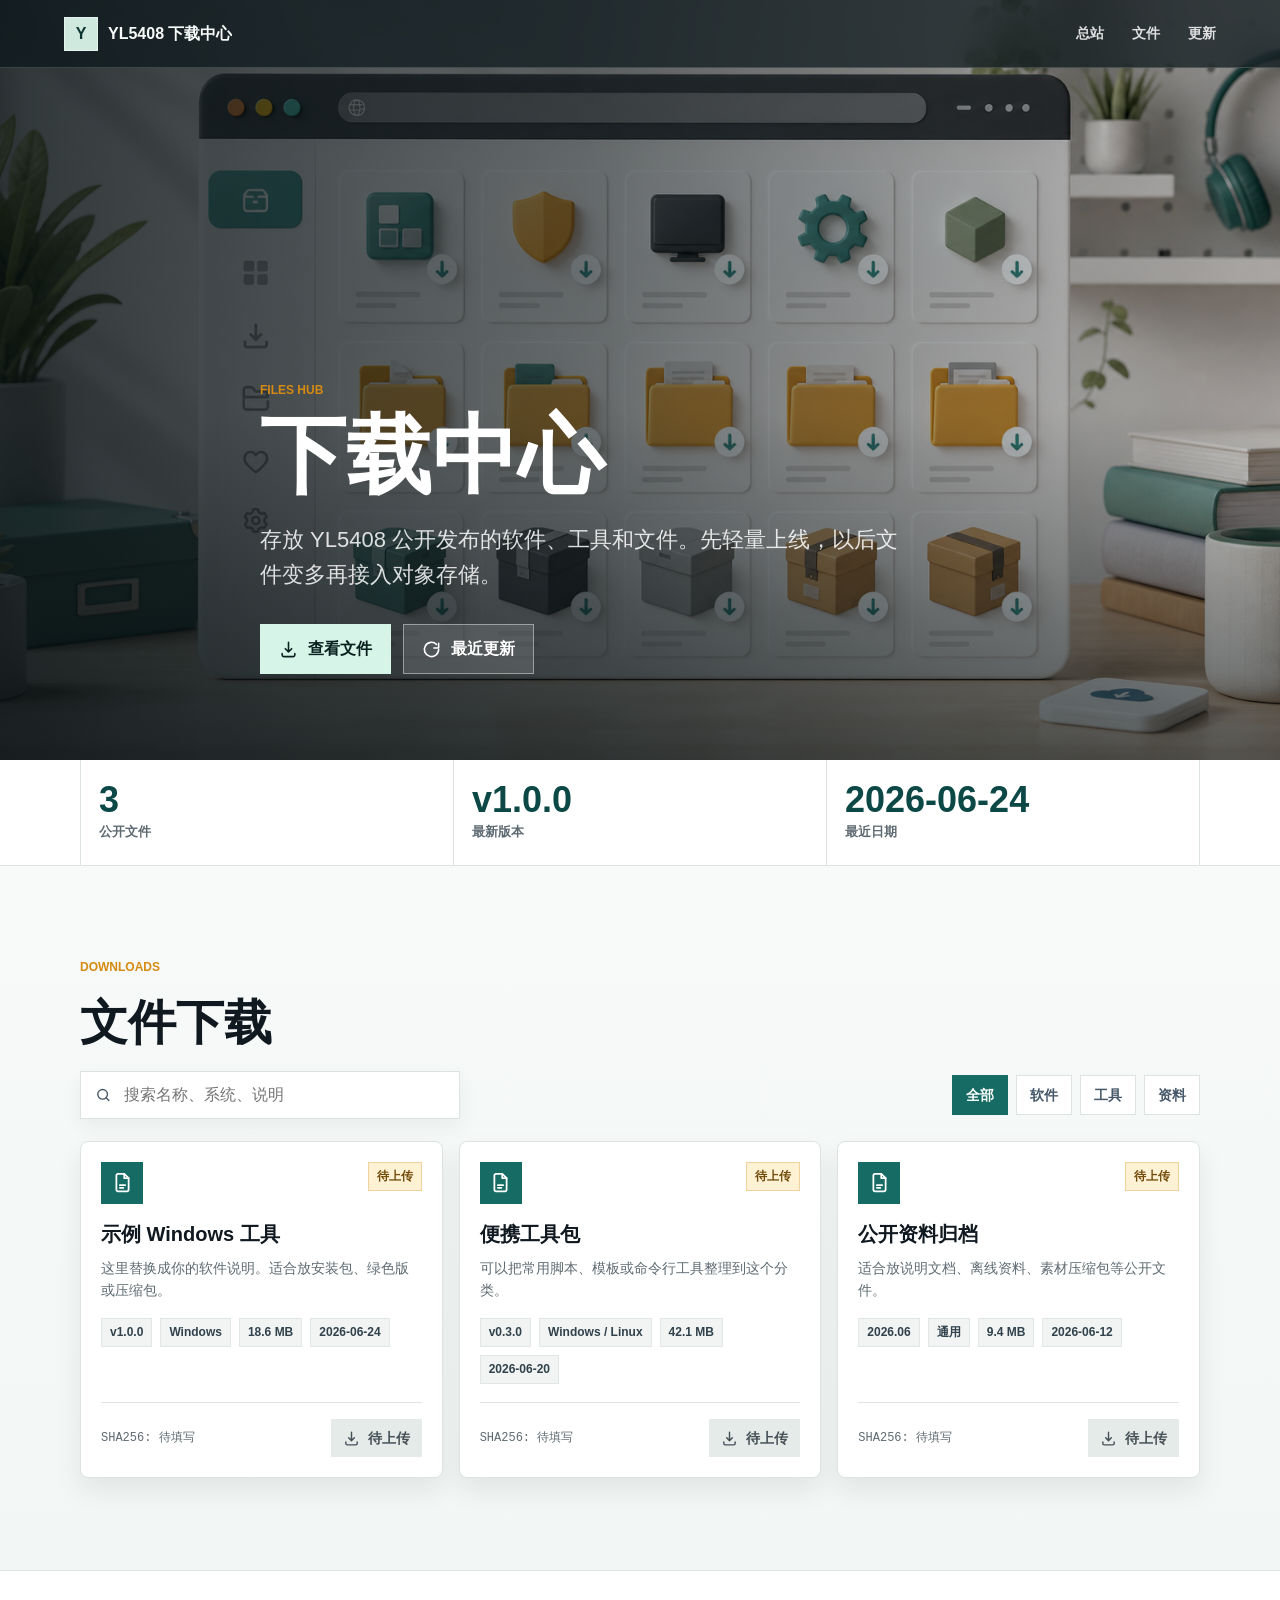
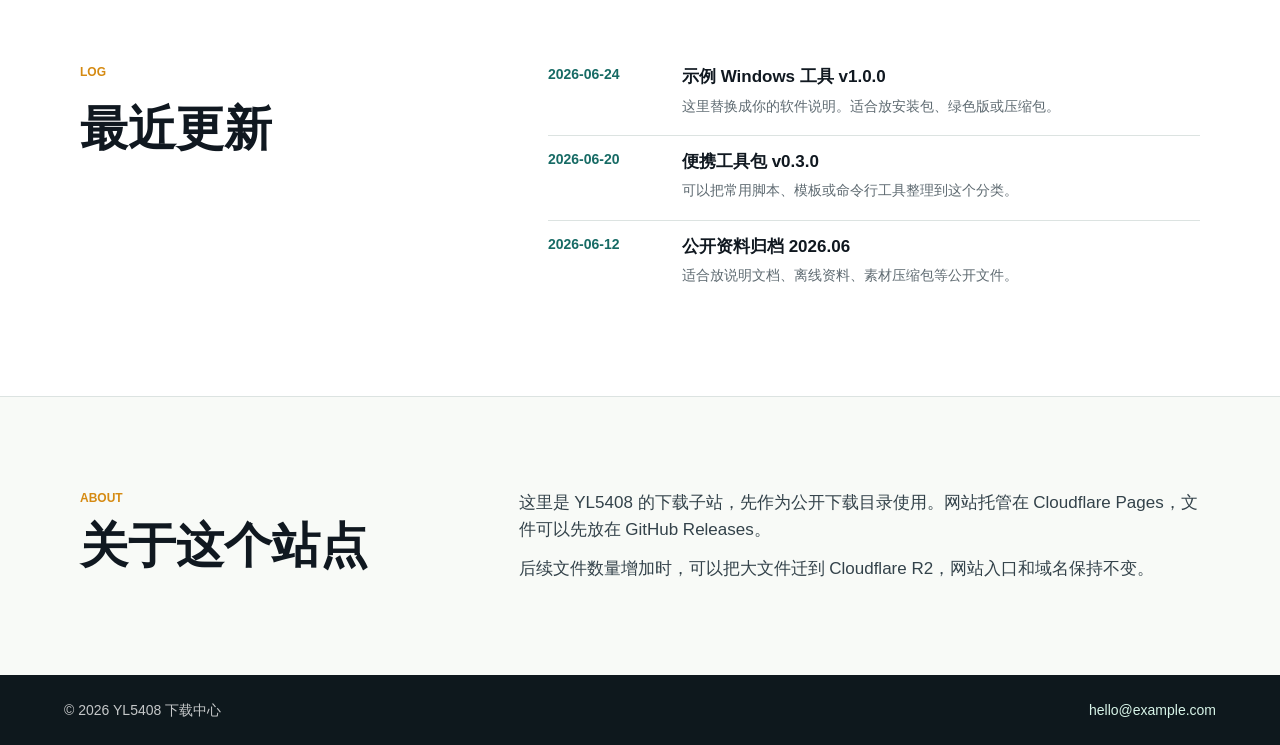
==== index.html @ fdd86021 "Add files via upload" ====
<!doctype html>
<html lang="zh-CN">
  <head>
    <meta charset="utf-8" />
    <meta name="viewport" content="width=device-width, initial-scale=1" />
    <meta
      name="description"
      content="YL5408 下载中心，用于发布软件、工具和公开下载文件。"
    />
    <title>下载中心 - YL5408</title>
    <link rel="preload" href="./assets/hero-archive.png" as="image" />
    <link rel="stylesheet" href="./style.css" />
  </head>
  <body>
    <header class="site-header">
      <a class="brand" href="#top" aria-label="返回首页">
        <span class="brand-mark" aria-hidden="true">Y</span>
        <span class="brand-text">YL5408 下载中心</span>
      </a>
      <nav class="nav" aria-label="主要导航">
        <a href="https://yl5408.cn">总站</a>
        <a href="#downloads">文件</a>
        <a href="#updates">更新</a>
      </nav>
    </header>

    <main id="top">
      <section class="hero" aria-labelledby="hero-title">
        <img
          class="hero-image"
          src="./assets/hero-archive.png"
          alt="整齐排列的软件包、文件夹和下载模块"
        />
        <div class="hero-overlay" aria-hidden="true"></div>
        <div class="hero-content">
          <p class="eyebrow">Files Hub</p>
          <h1 id="hero-title">下载中心</h1>
          <p class="hero-copy">
            存放 YL5408 公开发布的软件、工具和文件。先轻量上线，以后文件变多再接入对象存储。
          </p>
          <div class="hero-actions" aria-label="页面入口">
            <a class="button button-primary" href="#downloads">
              <svg viewBox="0 0 24 24" aria-hidden="true">
                <path d="M12 3v12m0 0 4-4m-4 4-4-4" />
                <path d="M4 17v2a2 2 0 0 0 2 2h12a2 2 0 0 0 2-2v-2" />
              </svg>
              <span>查看文件</span>
            </a>
            <a class="button button-secondary" href="#updates">
              <svg viewBox="0 0 24 24" aria-hidden="true">
                <path d="M21 12a9 9 0 1 1-2.6-6.4" />
                <path d="M21 4v6h-6" />
              </svg>
              <span>最近更新</span>
            </a>
          </div>
        </div>
      </section>

      <section class="summary-band" aria-label="站点摘要">
        <div class="summary-grid">
          <div>
            <span class="summary-value" id="total-count">0</span>
            <span class="summary-label">公开文件</span>
          </div>
          <div>
            <span class="summary-value" id="latest-version">--</span>
            <span class="summary-label">最新版本</span>
          </div>
          <div>
            <span class="summary-value" id="latest-date">--</span>
            <span class="summary-label">最近日期</span>
          </div>
        </div>
      </section>

      <section class="downloads-section" id="downloads" aria-labelledby="downloads-title">
        <div class="section-inner">
          <div class="section-heading">
            <p class="eyebrow">Downloads</p>
            <h2 id="downloads-title">文件下载</h2>
          </div>

          <div class="toolbar" role="search">
            <label class="search-field">
              <svg viewBox="0 0 24 24" aria-hidden="true">
                <circle cx="11" cy="11" r="7" />
                <path d="m20 20-3.5-3.5" />
              </svg>
              <span class="sr-only">搜索文件</span>
              <input id="search-input" type="search" placeholder="搜索名称、系统、说明" />
            </label>
            <div class="category-tabs" id="category-tabs" aria-label="文件分类"></div>
          </div>

          <div class="downloads-grid" id="downloads-grid" aria-live="polite"></div>
          <p class="empty-state" id="empty-state" hidden>没有找到匹配的文件。</p>
        </div>
      </section>

      <section class="updates-section" id="updates" aria-labelledby="updates-title">
        <div class="section-inner two-column">
          <div class="section-heading">
            <p class="eyebrow">Log</p>
            <h2 id="updates-title">最近更新</h2>
          </div>
          <div class="timeline" id="timeline"></div>
        </div>
      </section>

      <section class="about-section" id="about" aria-labelledby="about-title">
        <div class="section-inner about-layout">
          <div>
            <p class="eyebrow">About</p>
            <h2 id="about-title">关于这个站点</h2>
          </div>
          <div class="about-copy">
            <p>
              这里是 YL5408 的下载子站，先作为公开下载目录使用。网站托管在 Cloudflare Pages，文件可以先放在 GitHub Releases。
            </p>
            <p>
              后续文件数量增加时，可以把大文件迁到 Cloudflare R2，网站入口和域名保持不变。
            </p>
          </div>
        </div>
      </section>
    </main>

    <footer class="site-footer">
      <span>© <span id="year"></span> YL5408 下载中心</span>
      <a href="mailto:hello@example.com">hello@example.com</a>
    </footer>

    <script src="./script.js" defer></script>
  </body>
</html>
---- style.css ----
:root {
  --ink: #101820;
  --muted: #5e6a71;
  --paper: #fbfcfa;
  --surface: #ffffff;
  --line: #dce3e1;
  --teal: #176b65;
  --teal-dark: #0c4845;
  --amber: #d58a12;
  --green: #4f8d5b;
  --red: #b44a3f;
  --steel: #465869;
  --shadow: 0 18px 45px rgba(14, 25, 32, 0.14);
}

* {
  box-sizing: border-box;
}

html {
  scroll-behavior: smooth;
}

body {
  margin: 0;
  color: var(--ink);
  background: var(--paper);
  font-family:
    "Inter",
    "Segoe UI",
    "Microsoft YaHei",
    "PingFang SC",
    Arial,
    sans-serif;
  line-height: 1.6;
}

a {
  color: inherit;
  text-decoration: none;
}

img {
  display: block;
  max-width: 100%;
}

button,
input {
  font: inherit;
}

.site-header {
  position: fixed;
  z-index: 20;
  top: 0;
  right: 0;
  left: 0;
  display: flex;
  align-items: center;
  justify-content: space-between;
  gap: 24px;
  min-height: 68px;
  padding: 14px clamp(18px, 5vw, 64px);
  color: #f7fbf9;
  background: rgba(11, 22, 26, 0.7);
  border-bottom: 1px solid rgba(255, 255, 255, 0.16);
  backdrop-filter: blur(18px);
}

.brand {
  display: inline-flex;
  align-items: center;
  gap: 10px;
  min-width: 0;
  font-weight: 800;
}

.brand-mark {
  display: inline-grid;
  width: 34px;
  height: 34px;
  place-items: center;
  flex: 0 0 auto;
  color: #0c3431;
  background: #cfe9df;
  border: 1px solid rgba(255, 255, 255, 0.45);
}

.brand-text {
  overflow: hidden;
  text-overflow: ellipsis;
  white-space: nowrap;
}

.nav {
  display: flex;
  align-items: center;
  justify-content: flex-end;
  gap: clamp(12px, 3vw, 28px);
  color: rgba(255, 255, 255, 0.84);
  font-size: 14px;
  font-weight: 650;
}

.nav a {
  padding: 8px 0;
}

.nav a:hover,
.nav a:focus-visible {
  color: #ffffff;
}

.hero {
  position: relative;
  min-height: min(760px, 86vh);
  display: grid;
  align-items: end;
  overflow: hidden;
  color: #ffffff;
  background: #0d1a1f;
}

.hero-image,
.hero-overlay {
  position: absolute;
  inset: 0;
  width: 100%;
  height: 100%;
}

.hero-image {
  object-fit: cover;
  object-position: center;
}

.hero-overlay {
  background:
    linear-gradient(90deg, rgba(6, 15, 18, 0.82) 0%, rgba(6, 15, 18, 0.58) 46%, rgba(6, 15, 18, 0.12) 100%),
    linear-gradient(0deg, rgba(6, 15, 18, 0.58) 0%, rgba(6, 15, 18, 0.04) 46%);
}

.hero-content {
  position: relative;
  z-index: 1;
  width: min(760px, calc(100% - 36px));
  margin: 0 auto;
  padding: 140px 0 86px;
}

.eyebrow {
  margin: 0 0 12px;
  color: var(--amber);
  font-size: 12px;
  font-weight: 800;
  letter-spacing: 0;
  text-transform: uppercase;
}

.hero h1 {
  margin: 0;
  font-size: clamp(42px, 8vw, 86px);
  line-height: 1.02;
  letter-spacing: 0;
}

.hero-copy {
  max-width: 660px;
  margin: 22px 0 0;
  color: rgba(255, 255, 255, 0.84);
  font-size: clamp(17px, 2.2vw, 22px);
}

.hero-actions {
  display: flex;
  flex-wrap: wrap;
  gap: 12px;
  margin-top: 32px;
}

.button {
  display: inline-flex;
  align-items: center;
  justify-content: center;
  gap: 10px;
  min-height: 46px;
  padding: 11px 18px;
  border: 1px solid transparent;
  font-weight: 760;
  transition:
    transform 160ms ease,
    border-color 160ms ease,
    background 160ms ease;
}

.button svg {
  width: 19px;
  height: 19px;
  flex: 0 0 auto;
  fill: none;
  stroke: currentColor;
  stroke-width: 2;
  stroke-linecap: round;
  stroke-linejoin: round;
}

.button:hover,
.button:focus-visible {
  transform: translateY(-1px);
}

.button-primary {
  color: #09211e;
  background: #d7f4e8;
}

.button-secondary {
  color: #ffffff;
  background: rgba(255, 255, 255, 0.12);
  border-color: rgba(255, 255, 255, 0.42);
}

.summary-band {
  background: #ffffff;
  border-bottom: 1px solid var(--line);
}

.summary-grid {
  display: grid;
  grid-template-columns: repeat(3, minmax(0, 1fr));
  gap: 1px;
  width: min(1120px, calc(100% - 36px));
  margin: 0 auto;
  background: var(--line);
  border-right: 1px solid var(--line);
  border-left: 1px solid var(--line);
}

.summary-grid > div {
  display: grid;
  gap: 4px;
  min-width: 0;
  padding: 22px 18px;
  background: #ffffff;
}

.summary-value {
  overflow: hidden;
  color: var(--teal-dark);
  font-size: clamp(24px, 4vw, 36px);
  font-weight: 850;
  line-height: 1;
  text-overflow: ellipsis;
  white-space: nowrap;
}

.summary-label {
  color: var(--muted);
  font-size: 13px;
  font-weight: 680;
}

.downloads-section,
.updates-section,
.about-section {
  padding: clamp(54px, 9vw, 92px) 0;
}

.downloads-section {
  background: linear-gradient(180deg, #f7faf8 0%, #f2f6f4 100%);
}

.updates-section {
  background: #ffffff;
  border-top: 1px solid var(--line);
  border-bottom: 1px solid var(--line);
}

.about-section {
  background: #f8faf7;
}

.section-inner {
  width: min(1120px, calc(100% - 36px));
  margin: 0 auto;
}

.section-heading {
  display: grid;
  gap: 8px;
  margin-bottom: 22px;
}

.section-heading h2,
.about-section h2 {
  margin: 0;
  font-size: clamp(28px, 5vw, 48px);
  line-height: 1.08;
  letter-spacing: 0;
}

.toolbar {
  display: grid;
  grid-template-columns: minmax(220px, 380px) 1fr;
  gap: 14px;
  align-items: center;
  margin-bottom: 22px;
}

.search-field {
  display: flex;
  align-items: center;
  gap: 10px;
  height: 48px;
  padding: 0 14px;
  background: #ffffff;
  border: 1px solid var(--line);
  box-shadow: 0 8px 20px rgba(31, 47, 54, 0.06);
}

.search-field svg {
  width: 18px;
  height: 18px;
  color: var(--steel);
  fill: none;
  stroke: currentColor;
  stroke-width: 2;
  stroke-linecap: round;
  stroke-linejoin: round;
}

.search-field input {
  width: 100%;
  min-width: 0;
  border: 0;
  outline: 0;
  color: var(--ink);
  background: transparent;
}

.category-tabs {
  display: flex;
  flex-wrap: wrap;
  justify-content: flex-end;
  gap: 8px;
}

.tab-button {
  min-height: 38px;
  padding: 8px 13px;
  color: var(--steel);
  background: #ffffff;
  border: 1px solid var(--line);
  cursor: pointer;
  font-size: 14px;
  font-weight: 720;
}

.tab-button:hover,
.tab-button:focus-visible,
.tab-button.is-active {
  color: #ffffff;
  background: var(--teal);
  border-color: var(--teal);
}

.downloads-grid {
  display: grid;
  grid-template-columns: repeat(3, minmax(0, 1fr));
  gap: 16px;
}

.file-card {
  display: grid;
  grid-template-rows: auto 1fr auto;
  gap: 18px;
  min-height: 302px;
  padding: 20px;
  background: #ffffff;
  border: 1px solid var(--line);
  border-radius: 8px;
  box-shadow: 0 12px 26px rgba(28, 43, 48, 0.08);
}

.file-top {
  display: flex;
  align-items: flex-start;
  justify-content: space-between;
  gap: 14px;
  min-width: 0;
}

.file-icon {
  display: inline-grid;
  width: 42px;
  height: 42px;
  place-items: center;
  flex: 0 0 auto;
  color: #ffffff;
  background: var(--teal);
}

.file-icon svg {
  width: 21px;
  height: 21px;
  fill: none;
  stroke: currentColor;
  stroke-width: 2;
  stroke-linecap: round;
  stroke-linejoin: round;
}

.status-pill {
  flex: 0 0 auto;
  padding: 4px 8px;
  color: var(--teal-dark);
  background: #e3f2ed;
  border: 1px solid #c8e2d8;
  font-size: 12px;
  font-weight: 780;
}

.status-pill.draft {
  color: #704b09;
  background: #fff1d4;
  border-color: #f0d39c;
}

.file-body {
  min-width: 0;
}

.file-card h3 {
  margin: 0;
  font-size: 20px;
  line-height: 1.25;
  letter-spacing: 0;
  overflow-wrap: anywhere;
}

.file-description {
  margin: 10px 0 0;
  color: var(--muted);
  font-size: 14px;
}

.meta-row {
  display: flex;
  flex-wrap: wrap;
  gap: 8px;
  margin: 16px 0 0;
}

.meta-row span {
  padding: 4px 8px;
  color: #31424c;
  background: #f1f4f2;
  border: 1px solid #e1e7e4;
  font-size: 12px;
  font-weight: 700;
}

.file-actions {
  display: flex;
  align-items: center;
  justify-content: space-between;
  gap: 12px;
  padding-top: 16px;
  border-top: 1px solid var(--line);
}

.hash {
  min-width: 0;
  color: var(--muted);
  font-family: "Cascadia Mono", Consolas, monospace;
  font-size: 12px;
  overflow: hidden;
  text-overflow: ellipsis;
  white-space: nowrap;
}

.download-link {
  display: inline-flex;
  align-items: center;
  justify-content: center;
  gap: 8px;
  min-height: 38px;
  padding: 8px 12px;
  flex: 0 0 auto;
  color: #ffffff;
  background: var(--ink);
  font-size: 14px;
  font-weight: 780;
}

.download-link svg {
  width: 17px;
  height: 17px;
  fill: none;
  stroke: currentColor;
  stroke-width: 2;
  stroke-linecap: round;
  stroke-linejoin: round;
}

.download-link.is-disabled {
  color: #465057;
  background: #e5ebe8;
  pointer-events: none;
}

.empty-state {
  margin: 26px 0 0;
  padding: 18px;
  color: var(--muted);
  background: #ffffff;
  border: 1px solid var(--line);
}

.two-column {
  display: grid;
  grid-template-columns: minmax(220px, 0.85fr) minmax(0, 1.4fr);
  gap: clamp(28px, 6vw, 72px);
  align-items: start;
}

.timeline {
  display: grid;
  gap: 12px;
}

.timeline-item {
  display: grid;
  grid-template-columns: 118px 1fr;
  gap: 16px;
  padding: 0 0 18px;
  border-bottom: 1px solid var(--line);
}

.timeline-item:last-child {
  border-bottom: 0;
}

.timeline-date {
  color: var(--teal);
  font-size: 14px;
  font-weight: 800;
}

.timeline-title {
  margin: 0;
  font-size: 17px;
  font-weight: 820;
}

.timeline-text {
  margin: 4px 0 0;
  color: var(--muted);
  font-size: 14px;
}

.about-layout {
  display: grid;
  grid-template-columns: minmax(220px, 0.75fr) minmax(0, 1.45fr);
  gap: clamp(28px, 7vw, 86px);
}

.about-copy {
  display: grid;
  gap: 12px;
  color: #33424a;
  font-size: 17px;
}

.about-copy p {
  margin: 0;
}

.site-footer {
  display: flex;
  align-items: center;
  justify-content: space-between;
  gap: 18px;
  padding: 24px clamp(18px, 5vw, 64px);
  color: rgba(255, 255, 255, 0.76);
  background: #0e181d;
  font-size: 14px;
}

.site-footer a {
  color: #d7f4e8;
}

.sr-only {
  position: absolute;
  width: 1px;
  height: 1px;
  padding: 0;
  margin: -1px;
  overflow: hidden;
  clip: rect(0, 0, 0, 0);
  white-space: nowrap;
  border: 0;
}

@media (max-width: 920px) {
  .toolbar,
  .two-column,
  .about-layout {
    grid-template-columns: 1fr;
  }

  .category-tabs {
    justify-content: flex-start;
  }

  .downloads-grid {
    grid-template-columns: repeat(2, minmax(0, 1fr));
  }
}

@media (max-width: 640px) {
  .site-header {
    gap: 10px;
    min-height: 62px;
    padding: 12px 16px;
  }

  .brand-text {
    max-width: 44vw;
  }

  .nav {
    display: none;
  }

  .hero {
    min-height: 78vh;
  }

  .hero-content {
    width: min(100% - 32px, 760px);
    padding: 118px 0 58px;
  }

  .hero-overlay {
    background:
      linear-gradient(90deg, rgba(6, 15, 18, 0.88) 0%, rgba(6, 15, 18, 0.7) 64%, rgba(6, 15, 18, 0.26) 100%),
      linear-gradient(0deg, rgba(6, 15, 18, 0.64) 0%, rgba(6, 15, 18, 0.08) 46%);
  }

  .button {
    width: 100%;
  }

  .summary-grid {
    grid-template-columns: 1fr;
  }

  .downloads-grid {
    grid-template-columns: 1fr;
  }

  .file-actions,
  .site-footer {
    align-items: stretch;
    flex-direction: column;
  }

  .download-link {
    width: 100%;
  }

  .timeline-item {
    grid-template-columns: 1fr;
    gap: 4px;
  }
}

.error-page {
  display: grid;
  min-height: 100vh;
  place-content: center;
  gap: 14px;
  padding: 32px;
  text-align: center;
  background: #f8faf7;
}

.error-page h1 {
  margin: 0;
  font-size: clamp(34px, 8vw, 64px);
  line-height: 1;
}

.error-page p {
  margin: 0 0 8px;
  color: var(--muted);
}
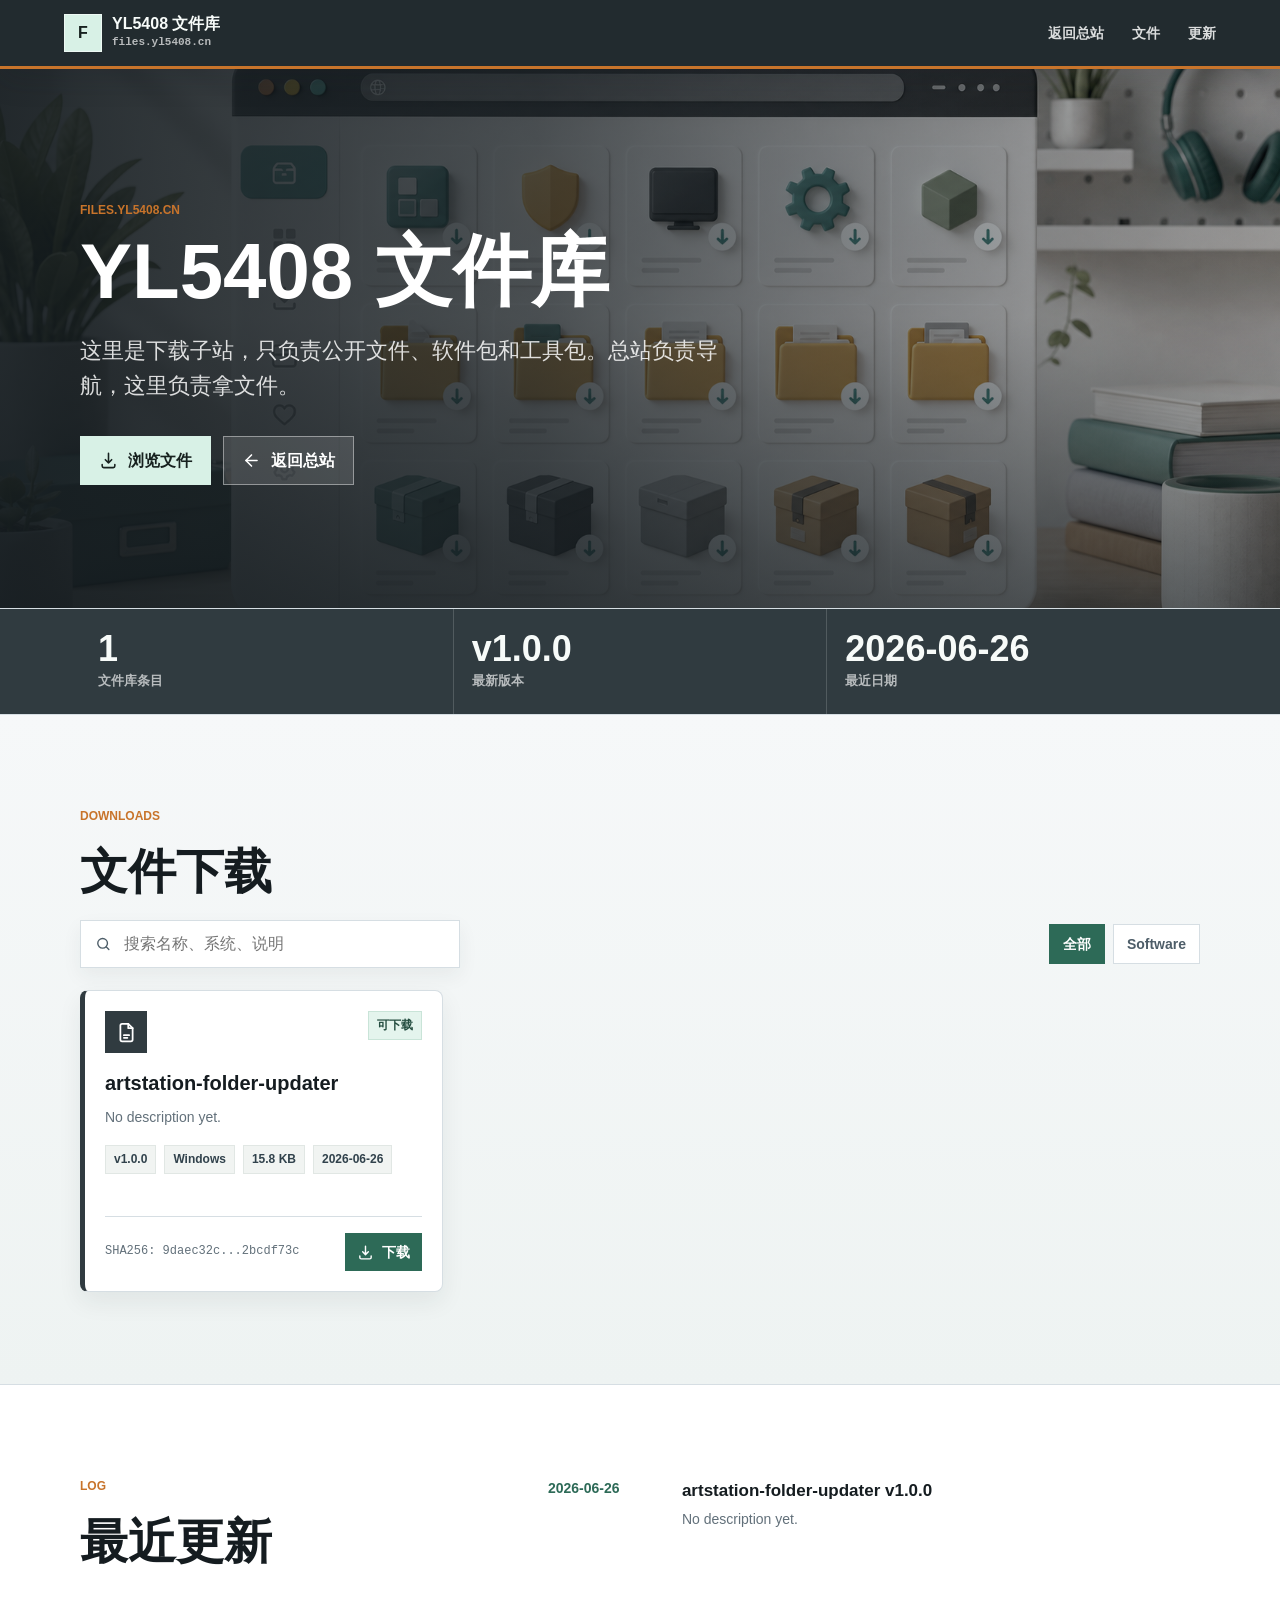
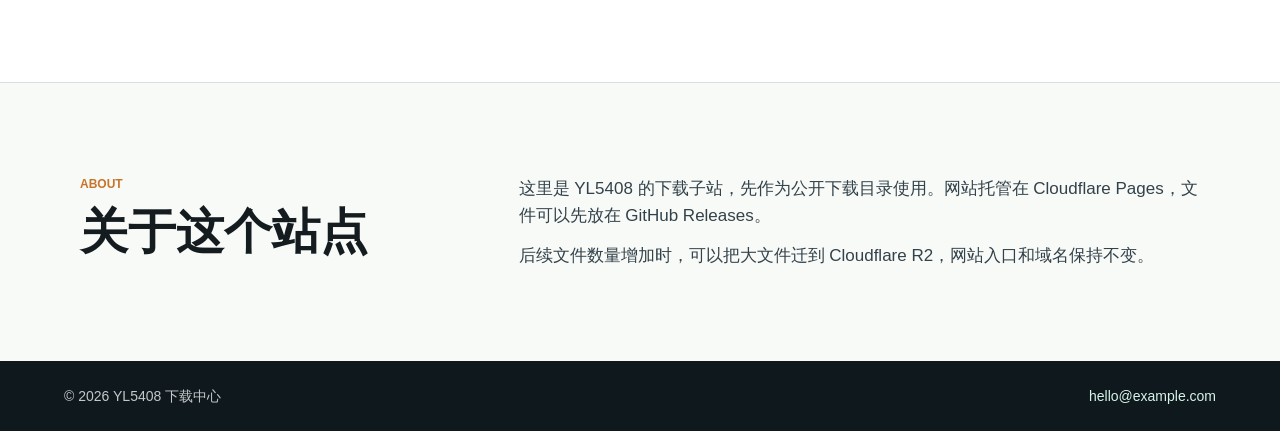
==== commit 7dbf3fbd: "Add files via upload" ====
--- a/index.html
+++ b/index.html
@@ -14,11 +14,14 @@
   <body>
     <header class="site-header">
       <a class="brand" href="#top" aria-label="返回首页">
-        <span class="brand-mark" aria-hidden="true">Y</span>
-        <span class="brand-text">YL5408 下载中心</span>
+        <span class="brand-mark" aria-hidden="true">F</span>
+        <span class="brand-text">
+          <strong>YL5408 文件库</strong>
+          <small>files.yl5408.cn</small>
+        </span>
       </a>
       <nav class="nav" aria-label="主要导航">
-        <a href="https://yl5408.cn">总站</a>
+        <a href="https://yl5408.cn">返回总站</a>
         <a href="#downloads">文件</a>
         <a href="#updates">更新</a>
       </nav>
@@ -33,10 +36,10 @@
         />
         <div class="hero-overlay" aria-hidden="true"></div>
         <div class="hero-content">
-          <p class="eyebrow">Files Hub</p>
-          <h1 id="hero-title">下载中心</h1>
+          <p class="eyebrow">files.yl5408.cn</p>
+          <h1 id="hero-title">YL5408 文件库</h1>
           <p class="hero-copy">
-            存放 YL5408 公开发布的软件、工具和文件。先轻量上线，以后文件变多再接入对象存储。
+            这里是下载子站，只负责公开文件、软件包和工具包。总站负责导航，这里负责拿文件。
           </p>
           <div class="hero-actions" aria-label="页面入口">
             <a class="button button-primary" href="#downloads">
@@ -44,14 +47,14 @@
                 <path d="M12 3v12m0 0 4-4m-4 4-4-4" />
                 <path d="M4 17v2a2 2 0 0 0 2 2h12a2 2 0 0 0 2-2v-2" />
               </svg>
-              <span>查看文件</span>
+              <span>浏览文件</span>
             </a>
-            <a class="button button-secondary" href="#updates">
+            <a class="button button-secondary" href="https://yl5408.cn">
               <svg viewBox="0 0 24 24" aria-hidden="true">
-                <path d="M21 12a9 9 0 1 1-2.6-6.4" />
-                <path d="M21 4v6h-6" />
+                <path d="M19 12H5" />
+                <path d="m12 19-7-7 7-7" />
               </svg>
-              <span>最近更新</span>
+              <span>返回总站</span>
             </a>
           </div>
         </div>
@@ -61,7 +64,7 @@
         <div class="summary-grid">
           <div>
             <span class="summary-value" id="total-count">0</span>
-            <span class="summary-label">公开文件</span>
+            <span class="summary-label">文件库条目</span>
           </div>
           <div>
             <span class="summary-value" id="latest-version">--</span>
--- a/style.css
+++ b/style.css
@@ -1,16 +1,19 @@
 :root {
-  --ink: #101820;
-  --muted: #5e6a71;
-  --paper: #fbfcfa;
+  --ink: #151c20;
+  --muted: #62707a;
+  --paper: #f5f7f8;
   --surface: #ffffff;
-  --line: #dce3e1;
-  --teal: #176b65;
-  --teal-dark: #0c4845;
-  --amber: #d58a12;
-  --green: #4f8d5b;
+  --line: #d6dee3;
+  --teal: #2d6a57;
+  --teal-dark: #174236;
+  --amber: #c8742b;
+  --green: #3f8555;
   --red: #b44a3f;
-  --steel: #465869;
-  --shadow: 0 18px 45px rgba(14, 25, 32, 0.14);
+  --steel: #4d5d68;
+  --archive: #222b2f;
+  --archive-soft: #303b40;
+  --mint: #d8f1e6;
+  --shadow: 0 14px 34px rgba(24, 34, 40, 0.12);
 }
 
 * {
@@ -51,7 +54,7 @@
 }
 
 .site-header {
-  position: fixed;
+  position: sticky;
   z-index: 20;
   top: 0;
   right: 0;
@@ -63,9 +66,9 @@
   min-height: 68px;
   padding: 14px clamp(18px, 5vw, 64px);
   color: #f7fbf9;
-  background: rgba(11, 22, 26, 0.7);
-  border-bottom: 1px solid rgba(255, 255, 255, 0.16);
-  backdrop-filter: blur(18px);
+  background: var(--archive);
+  border-bottom: 3px solid var(--amber);
+  box-shadow: 0 10px 30px rgba(16, 24, 29, 0.16);
 }
 
 .brand {
@@ -78,19 +81,39 @@
 
 .brand-mark {
   display: inline-grid;
-  width: 34px;
-  height: 34px;
+  width: 38px;
+  height: 38px;
   place-items: center;
   flex: 0 0 auto;
-  color: #0c3431;
-  background: #cfe9df;
-  border: 1px solid rgba(255, 255, 255, 0.45);
+  color: #17211f;
+  background: var(--mint);
+  border: 1px solid rgba(255, 255, 255, 0.55);
+  font-weight: 900;
 }
 
 .brand-text {
+  display: grid;
+  gap: 1px;
+  overflow: hidden;
+  text-overflow: ellipsis;
+}
+
+.brand-text strong,
+.brand-text small {
   overflow: hidden;
   text-overflow: ellipsis;
   white-space: nowrap;
+}
+
+.brand-text strong {
+  line-height: 1.1;
+}
+
+.brand-text small {
+  color: rgba(255, 255, 255, 0.68);
+  font-family: "Cascadia Mono", Consolas, monospace;
+  font-size: 11px;
+  font-weight: 700;
 }
 
 .nav {
@@ -114,12 +137,13 @@
 
 .hero {
   position: relative;
-  min-height: min(760px, 86vh);
-  display: grid;
-  align-items: end;
+  min-height: min(540px, 68vh);
+  display: grid;
+  align-items: center;
   overflow: hidden;
   color: #ffffff;
-  background: #0d1a1f;
+  background: var(--archive);
+  border-bottom: 1px solid var(--line);
 }
 
 .hero-image,
@@ -133,20 +157,21 @@
 .hero-image {
   object-fit: cover;
   object-position: center;
+  filter: saturate(0.76) contrast(1.04);
 }
 
 .hero-overlay {
   background:
-    linear-gradient(90deg, rgba(6, 15, 18, 0.82) 0%, rgba(6, 15, 18, 0.58) 46%, rgba(6, 15, 18, 0.12) 100%),
-    linear-gradient(0deg, rgba(6, 15, 18, 0.58) 0%, rgba(6, 15, 18, 0.04) 46%);
+    linear-gradient(90deg, rgba(20, 27, 31, 0.92) 0%, rgba(20, 27, 31, 0.74) 42%, rgba(20, 27, 31, 0.2) 100%),
+    linear-gradient(0deg, rgba(20, 27, 31, 0.6) 0%, rgba(20, 27, 31, 0.08) 54%);
 }
 
 .hero-content {
   position: relative;
   z-index: 1;
-  width: min(760px, calc(100% - 36px));
+  width: min(1120px, calc(100% - 36px));
   margin: 0 auto;
-  padding: 140px 0 86px;
+  padding: 80px 0 72px;
 }
 
 .eyebrow {
@@ -160,7 +185,8 @@
 
 .hero h1 {
   margin: 0;
-  font-size: clamp(42px, 8vw, 86px);
+  max-width: 760px;
+  font-size: clamp(40px, 7vw, 78px);
   line-height: 1.02;
   letter-spacing: 0;
 }
@@ -211,8 +237,8 @@
 }
 
 .button-primary {
-  color: #09211e;
-  background: #d7f4e8;
+  color: #17211f;
+  background: var(--mint);
 }
 
 .button-secondary {
@@ -222,7 +248,7 @@
 }
 
 .summary-band {
-  background: #ffffff;
+  background: var(--archive-soft);
   border-bottom: 1px solid var(--line);
 }
 
@@ -232,9 +258,7 @@
   gap: 1px;
   width: min(1120px, calc(100% - 36px));
   margin: 0 auto;
-  background: var(--line);
-  border-right: 1px solid var(--line);
-  border-left: 1px solid var(--line);
+  background: rgba(255, 255, 255, 0.16);
 }
 
 .summary-grid > div {
@@ -242,12 +266,12 @@
   gap: 4px;
   min-width: 0;
   padding: 22px 18px;
-  background: #ffffff;
+  background: var(--archive-soft);
 }
 
 .summary-value {
   overflow: hidden;
-  color: var(--teal-dark);
+  color: #f7fbf9;
   font-size: clamp(24px, 4vw, 36px);
   font-weight: 850;
   line-height: 1;
@@ -256,7 +280,7 @@
 }
 
 .summary-label {
-  color: var(--muted);
+  color: rgba(255, 255, 255, 0.66);
   font-size: 13px;
   font-weight: 680;
 }
@@ -268,7 +292,8 @@
 }
 
 .downloads-section {
-  background: linear-gradient(180deg, #f7faf8 0%, #f2f6f4 100%);
+  background:
+    linear-gradient(180deg, #f6f8f9 0%, #eef3f2 100%);
 }
 
 .updates-section {
@@ -377,10 +402,28 @@
   gap: 18px;
   min-height: 302px;
   padding: 20px;
+  overflow: hidden;
   background: #ffffff;
   border: 1px solid var(--line);
+  border-left: 5px solid var(--archive-soft);
   border-radius: 8px;
-  box-shadow: 0 12px 26px rgba(28, 43, 48, 0.08);
+  box-shadow: 0 10px 24px rgba(28, 43, 48, 0.07);
+}
+
+.file-card.is-clickable {
+  cursor: pointer;
+  transition:
+    border-color 160ms ease,
+    box-shadow 160ms ease,
+    transform 160ms ease;
+}
+
+.file-card.is-clickable:hover,
+.file-card.is-clickable:focus-visible {
+  border-color: rgba(23, 107, 101, 0.48);
+  box-shadow: 0 16px 34px rgba(28, 43, 48, 0.12);
+  outline: 0;
+  transform: translateY(-1px);
 }
 
 .file-top {
@@ -398,7 +441,7 @@
   place-items: center;
   flex: 0 0 auto;
   color: #ffffff;
-  background: var(--teal);
+  background: var(--archive-soft);
 }
 
 .file-icon svg {
@@ -414,9 +457,9 @@
 .status-pill {
   flex: 0 0 auto;
   padding: 4px 8px;
-  color: var(--teal-dark);
-  background: #e3f2ed;
-  border: 1px solid #c8e2d8;
+  color: #244d40;
+  background: #e4f4ed;
+  border: 1px solid #c9e4d8;
   font-size: 12px;
   font-weight: 780;
 }
@@ -437,6 +480,18 @@
   line-height: 1.25;
   letter-spacing: 0;
   overflow-wrap: anywhere;
+}
+
+.file-title-link {
+  color: inherit;
+  text-decoration: none;
+}
+
+.file-title-link:hover,
+.file-title-link:focus-visible {
+  color: var(--teal);
+  text-decoration: underline;
+  text-underline-offset: 3px;
 }
 
 .file-description {
@@ -462,16 +517,19 @@
 }
 
 .file-actions {
-  display: flex;
-  align-items: center;
-  justify-content: space-between;
+  display: grid;
+  grid-template-columns: minmax(0, 1fr) auto;
+  align-items: center;
   gap: 12px;
   padding-top: 16px;
   border-top: 1px solid var(--line);
+  min-width: 0;
 }
 
 .hash {
+  display: block;
   min-width: 0;
+  max-width: 100%;
   color: var(--muted);
   font-family: "Cascadia Mono", Consolas, monospace;
   font-size: 12px;
@@ -489,9 +547,10 @@
   padding: 8px 12px;
   flex: 0 0 auto;
   color: #ffffff;
-  background: var(--ink);
+  background: var(--teal);
   font-size: 14px;
   font-weight: 780;
+  white-space: nowrap;
 }
 
 .download-link svg {
@@ -628,7 +687,7 @@
   }
 
   .brand-text {
-    max-width: 44vw;
+    max-width: 58vw;
   }
 
   .nav {
@@ -636,12 +695,12 @@
   }
 
   .hero {
-    min-height: 78vh;
+    min-height: 58vh;
   }
 
   .hero-content {
     width: min(100% - 32px, 760px);
-    padding: 118px 0 58px;
+    padding: 58px 0 44px;
   }
 
   .hero-overlay {
@@ -666,6 +725,10 @@
   .site-footer {
     align-items: stretch;
     flex-direction: column;
+  }
+
+  .file-actions {
+    grid-template-columns: 1fr;
   }
 
   .download-link {
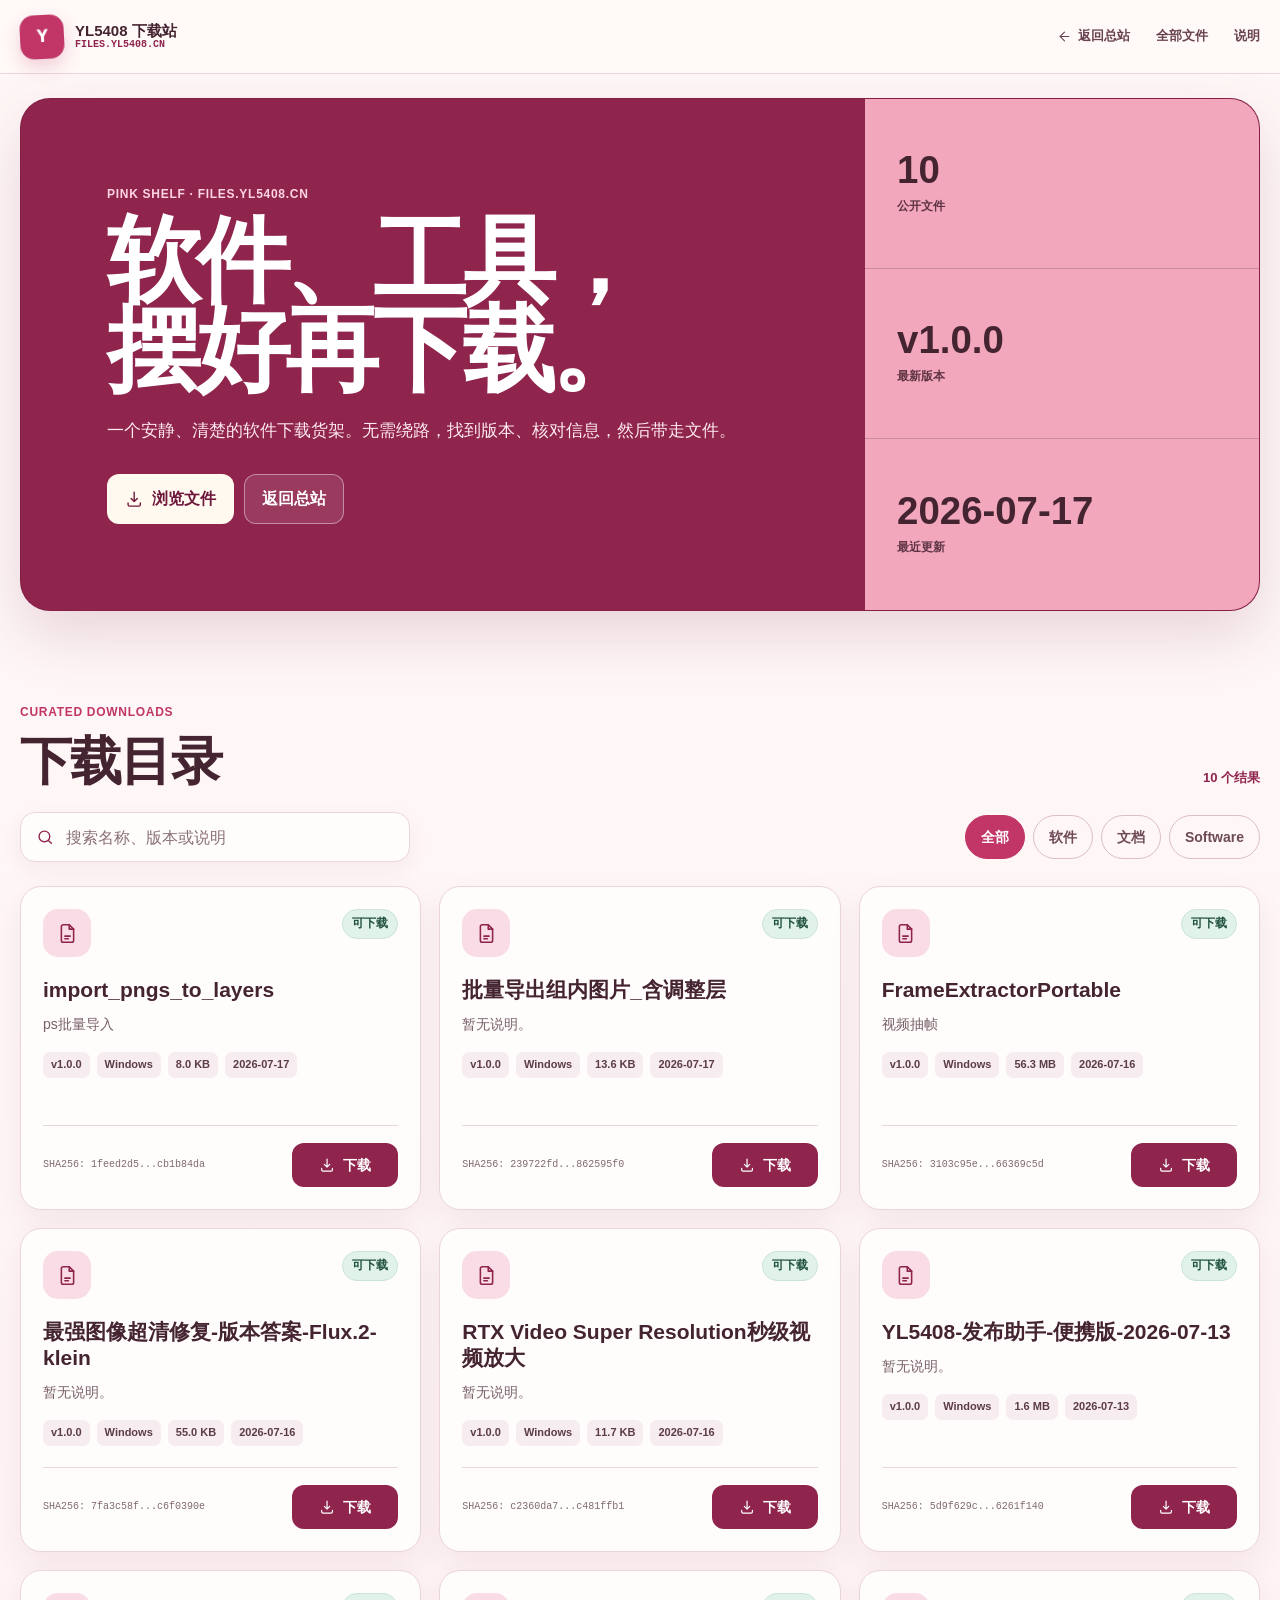
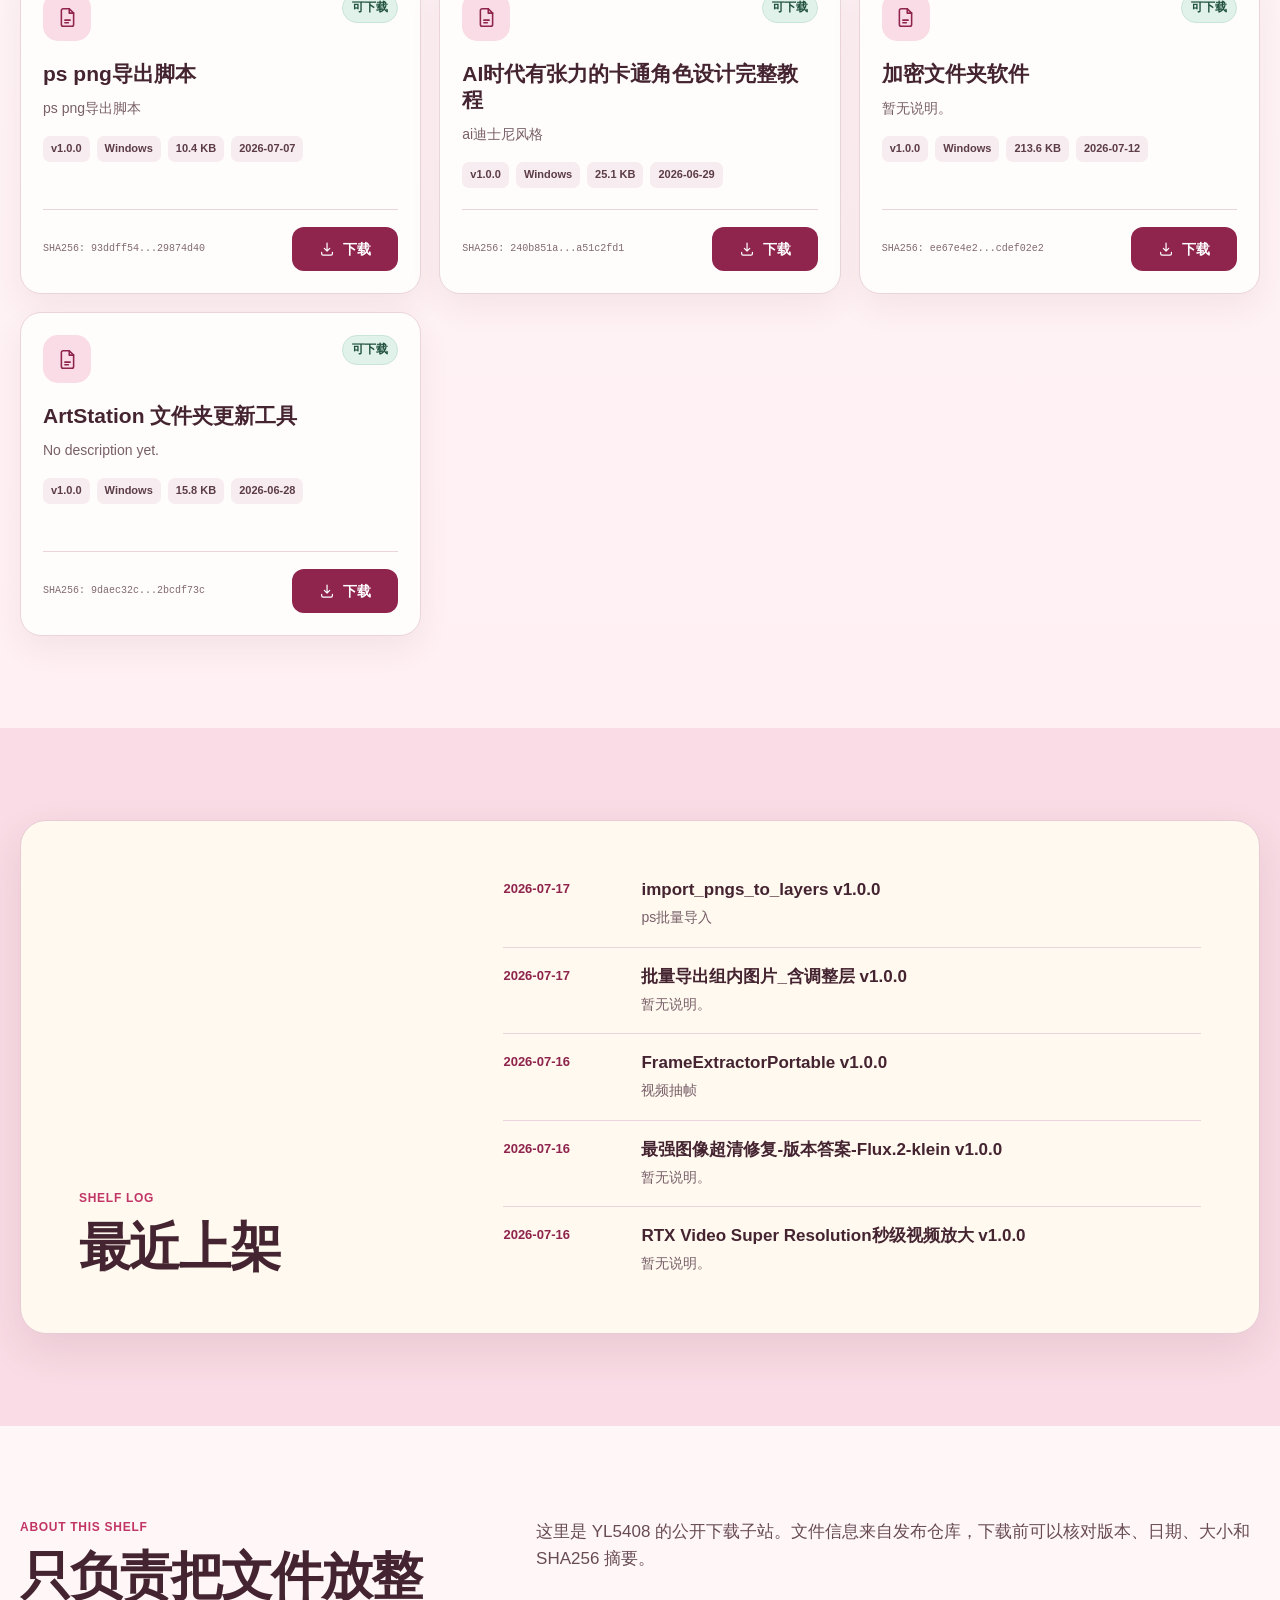
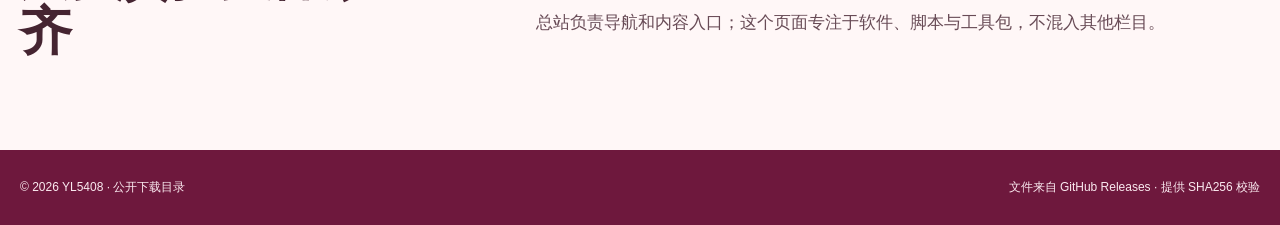
==== commit c1612a52: "Redesign download site with pink software shelf" ====
--- a/index.html
+++ b/index.html
@@ -8,38 +8,39 @@
       content="YL5408 下载中心，用于发布软件、工具和公开下载文件。"
     />
     <title>下载中心 - YL5408</title>
-    <link rel="preload" href="./assets/hero-archive.png" as="image" />
     <link rel="stylesheet" href="./style.css" />
   </head>
   <body>
+    <a class="skip-link" href="#downloads">跳到下载目录</a>
+
     <header class="site-header">
-      <a class="brand" href="#top" aria-label="返回首页">
-        <span class="brand-mark" aria-hidden="true">F</span>
+      <a class="brand" href="#top" aria-label="返回下载站首页">
+        <span class="brand-mark" aria-hidden="true">Y</span>
         <span class="brand-text">
-          <strong>YL5408 文件库</strong>
-          <small>files.yl5408.cn</small>
+          <strong>YL5408 下载站</strong>
+          <small>FILES.YL5408.CN</small>
         </span>
       </a>
       <nav class="nav" aria-label="主要导航">
-        <a href="https://yl5408.cn">返回总站</a>
-        <a href="#downloads">文件</a>
-        <a href="#updates">更新</a>
+        <a href="https://yl5408.cn">
+          <svg viewBox="0 0 24 24" aria-hidden="true">
+            <path d="M19 12H5" />
+            <path d="m12 19-7-7 7-7" />
+          </svg>
+          返回总站
+        </a>
+        <a href="#downloads">全部文件</a>
+        <a href="#about">说明</a>
       </nav>
     </header>
 
     <main id="top">
       <section class="hero" aria-labelledby="hero-title">
-        <img
-          class="hero-image"
-          src="./assets/hero-archive.png"
-          alt="整齐排列的软件包、文件夹和下载模块"
-        />
-        <div class="hero-overlay" aria-hidden="true"></div>
-        <div class="hero-content">
-          <p class="eyebrow">files.yl5408.cn</p>
-          <h1 id="hero-title">YL5408 文件库</h1>
+        <div class="hero-main">
+          <p class="eyebrow">Pink shelf · files.yl5408.cn</p>
+          <h1 id="hero-title">软件、工具，<br />摆好再下载。</h1>
           <p class="hero-copy">
-            这里是下载子站，只负责公开文件、软件包和工具包。总站负责导航，这里负责拿文件。
+            一个安静、清楚的软件下载货架。无需绕路，找到版本、核对信息，然后带走文件。
           </p>
           <div class="hero-actions" aria-label="页面入口">
             <a class="button button-primary" href="#downloads">
@@ -47,32 +48,26 @@
                 <path d="M12 3v12m0 0 4-4m-4 4-4-4" />
                 <path d="M4 17v2a2 2 0 0 0 2 2h12a2 2 0 0 0 2-2v-2" />
               </svg>
-              <span>浏览文件</span>
+              浏览文件
             </a>
             <a class="button button-secondary" href="https://yl5408.cn">
-              <svg viewBox="0 0 24 24" aria-hidden="true">
-                <path d="M19 12H5" />
-                <path d="m12 19-7-7 7-7" />
-              </svg>
-              <span>返回总站</span>
+              返回总站
             </a>
           </div>
         </div>
-      </section>
 
-      <section class="summary-band" aria-label="站点摘要">
-        <div class="summary-grid">
-          <div>
-            <span class="summary-value" id="total-count">0</span>
-            <span class="summary-label">文件库条目</span>
+        <div class="hero-stats" aria-label="站点摘要">
+          <div class="stat">
+            <strong id="total-count">0</strong>
+            <span>公开文件</span>
           </div>
-          <div>
-            <span class="summary-value" id="latest-version">--</span>
-            <span class="summary-label">最新版本</span>
+          <div class="stat">
+            <strong id="latest-version">--</strong>
+            <span>最新版本</span>
           </div>
-          <div>
-            <span class="summary-value" id="latest-date">--</span>
-            <span class="summary-label">最近日期</span>
+          <div class="stat">
+            <strong id="latest-date">--</strong>
+            <span>最近更新</span>
           </div>
         </div>
       </section>
@@ -80,8 +75,11 @@
       <section class="downloads-section" id="downloads" aria-labelledby="downloads-title">
         <div class="section-inner">
           <div class="section-heading">
-            <p class="eyebrow">Downloads</p>
-            <h2 id="downloads-title">文件下载</h2>
+            <div>
+              <p class="eyebrow">Curated downloads</p>
+              <h2 id="downloads-title">下载目录</h2>
+            </div>
+            <p class="result-count" id="result-count">0 个结果</p>
           </div>
 
           <div class="toolbar" role="search">
@@ -91,21 +89,25 @@
                 <path d="m20 20-3.5-3.5" />
               </svg>
               <span class="sr-only">搜索文件</span>
-              <input id="search-input" type="search" placeholder="搜索名称、系统、说明" />
+              <input id="search-input" type="search" placeholder="搜索名称、版本或说明" />
             </label>
             <div class="category-tabs" id="category-tabs" aria-label="文件分类"></div>
           </div>
 
           <div class="downloads-grid" id="downloads-grid" aria-live="polite"></div>
-          <p class="empty-state" id="empty-state" hidden>没有找到匹配的文件。</p>
+          <p class="empty-state" id="empty-state" role="status" hidden>
+            货架上暂时没有匹配的文件，请换个关键词试试。
+          </p>
         </div>
       </section>
 
       <section class="updates-section" id="updates" aria-labelledby="updates-title">
-        <div class="section-inner two-column">
-          <div class="section-heading">
-            <p class="eyebrow">Log</p>
-            <h2 id="updates-title">最近更新</h2>
+        <div class="section-inner updates-card">
+          <div class="section-heading compact-heading">
+            <div>
+              <p class="eyebrow">Shelf log</p>
+              <h2 id="updates-title">最近上架</h2>
+            </div>
           </div>
           <div class="timeline" id="timeline"></div>
         </div>
@@ -114,15 +116,15 @@
       <section class="about-section" id="about" aria-labelledby="about-title">
         <div class="section-inner about-layout">
           <div>
-            <p class="eyebrow">About</p>
-            <h2 id="about-title">关于这个站点</h2>
+            <p class="eyebrow">About this shelf</p>
+            <h2 id="about-title">只负责把文件放整齐</h2>
           </div>
           <div class="about-copy">
             <p>
-              这里是 YL5408 的下载子站，先作为公开下载目录使用。网站托管在 Cloudflare Pages，文件可以先放在 GitHub Releases。
+              这里是 YL5408 的公开下载子站。文件信息来自发布仓库，下载前可以核对版本、日期、大小和 SHA256 摘要。
             </p>
             <p>
-              后续文件数量增加时，可以把大文件迁到 Cloudflare R2，网站入口和域名保持不变。
+              总站负责导航和内容入口；这个页面专注于软件、脚本与工具包，不混入其他栏目。
             </p>
           </div>
         </div>
@@ -130,8 +132,8 @@
     </main>
 
     <footer class="site-footer">
-      <span>© <span id="year"></span> YL5408 下载中心</span>
-      <a href="mailto:hello@example.com">hello@example.com</a>
+      <span>© <span id="year"></span> YL5408 · 公开下载目录</span>
+      <span>文件来自 GitHub Releases · 提供 SHA256 校验</span>
     </footer>
 
     <script src="./script.js" defer></script>
--- a/style.css
+++ b/style.css
@@ -1,21 +1,20 @@
 :root {
-  --ink: #151c20;
-  --muted: #62707a;
-  --paper: #f5f7f8;
-  --surface: #ffffff;
-  --line: #d6dee3;
-  --teal: #2d6a57;
-  --teal-dark: #174236;
-  --amber: #c8742b;
-  --green: #3f8555;
-  --red: #b44a3f;
-  --steel: #4d5d68;
-  --archive: #222b2f;
-  --archive-soft: #303b40;
-  --mint: #d8f1e6;
-  --shadow: 0 14px 34px rgba(24, 34, 40, 0.12);
-}
-
+  --ink: #452431;
+  --muted: #785f69;
+  --paper: #fff7f7;
+  --surface: #fffdfb;
+  --line: #ead5dc;
+  --rose: #c13667;
+  --rose-dark: #8f244d;
+  --rose-deep: #6e183d;
+  --pink: #f2a7bd;
+  --pink-soft: #f9dce5;
+  --blush: #fff0f3;
+  --cream: #fff9ef;
+  --gold: #f2c65d;
+  --green: #27684f;
+  --shadow: 0 16px 42px rgba(105, 42, 68, 0.11);
+}
 * {
   box-sizing: border-box;
 }
@@ -26,15 +25,10 @@
 
 body {
   margin: 0;
+  min-width: 0;
   color: var(--ink);
   background: var(--paper);
-  font-family:
-    "Inter",
-    "Segoe UI",
-    "Microsoft YaHei",
-    "PingFang SC",
-    Arial,
-    sans-serif;
+  font-family: "Segoe UI", "Microsoft YaHei", "PingFang SC", Arial, sans-serif;
   line-height: 1.6;
 }
 
@@ -43,325 +37,323 @@
   text-decoration: none;
 }
 
-img {
-  display: block;
-  max-width: 100%;
-}
-
 button,
 input {
   font: inherit;
+}
+
+svg {
+  display: block;
+  width: 1.15em;
+  height: 1.15em;
+  fill: none;
+  stroke: currentColor;
+  stroke-width: 1.8;
+  stroke-linecap: round;
+  stroke-linejoin: round;
+}
+
+.skip-link {
+  position: fixed;
+  z-index: 100;
+  top: 8px;
+  left: 8px;
+  padding: 10px 14px;
+  color: #ffffff;
+  background: var(--rose-deep);
+  transform: translateY(-160%);
+}
+
+.skip-link:focus {
+  transform: none;
 }
 
 .site-header {
   position: sticky;
   z-index: 20;
   top: 0;
-  right: 0;
-  left: 0;
   display: flex;
   align-items: center;
   justify-content: space-between;
   gap: 24px;
-  min-height: 68px;
-  padding: 14px clamp(18px, 5vw, 64px);
-  color: #f7fbf9;
-  background: var(--archive);
-  border-bottom: 3px solid var(--amber);
-  box-shadow: 0 10px 30px rgba(16, 24, 29, 0.16);
+  min-height: 74px;
+  padding: 14px max(20px, calc((100vw - 1240px) / 2));
+  background: rgba(255, 249, 247, 0.94);
+  border-bottom: 1px solid var(--line);
+  backdrop-filter: blur(14px);
 }
 
 .brand {
   display: inline-flex;
   align-items: center;
-  gap: 10px;
+  gap: 11px;
   min-width: 0;
-  font-weight: 800;
 }
 
 .brand-mark {
-  display: inline-grid;
-  width: 38px;
-  height: 38px;
+  display: grid;
+  width: 44px;
+  height: 44px;
   place-items: center;
   flex: 0 0 auto;
-  color: #17211f;
-  background: var(--mint);
-  border: 1px solid rgba(255, 255, 255, 0.55);
-  font-weight: 900;
+  color: #ffffff;
+  background: var(--rose);
+  border-radius: 14px;
+  box-shadow: 0 8px 18px rgba(193, 54, 103, 0.22);
+  font-weight: 950;
+  transform: rotate(-3deg);
 }
 
 .brand-text {
   display: grid;
-  gap: 1px;
-  overflow: hidden;
-  text-overflow: ellipsis;
-}
-
-.brand-text strong,
+  line-height: 1.12;
+}
+
+.brand-text strong {
+  font-size: 15px;
+}
+
 .brand-text small {
-  overflow: hidden;
-  text-overflow: ellipsis;
-  white-space: nowrap;
-}
-
-.brand-text strong {
-  line-height: 1.1;
-}
-
-.brand-text small {
-  color: rgba(255, 255, 255, 0.68);
-  font-family: "Cascadia Mono", Consolas, monospace;
-  font-size: 11px;
-  font-weight: 700;
+  color: var(--rose-dark);
+  font-family: Consolas, "Cascadia Mono", monospace;
+  font-size: 10px;
+  font-weight: 800;
 }
 
 .nav {
   display: flex;
   align-items: center;
-  justify-content: flex-end;
-  gap: clamp(12px, 3vw, 28px);
-  color: rgba(255, 255, 255, 0.84);
-  font-size: 14px;
-  font-weight: 650;
+  gap: clamp(12px, 3vw, 26px);
+  color: #694250;
+  font-size: 13px;
+  font-weight: 750;
 }
 
 .nav a {
+  display: inline-flex;
+  align-items: center;
+  gap: 6px;
+  min-height: 44px;
   padding: 8px 0;
 }
 
-.nav a:hover,
-.nav a:focus-visible {
-  color: #ffffff;
+.nav a:hover {
+  color: var(--rose);
 }
 
 .hero {
   position: relative;
-  min-height: min(540px, 68vh);
-  display: grid;
-  align-items: center;
+  display: grid;
+  grid-template-columns: minmax(0, 1.5fr) minmax(260px, 0.7fr);
+  width: min(1240px, calc(100% - 40px));
+  min-height: 430px;
+  margin: 24px auto 0;
   overflow: hidden;
   color: #ffffff;
-  background: var(--archive);
-  border-bottom: 1px solid var(--line);
-}
-
-.hero-image,
-.hero-overlay {
+  background: var(--rose-dark);
+  border: 1px solid rgba(110, 24, 61, 0.34);
+  border-radius: 30px;
+  box-shadow: 0 24px 60px rgba(111, 36, 68, 0.16);
+}
+
+.hero::after {
   position: absolute;
-  inset: 0;
-  width: 100%;
-  height: 100%;
-}
-
-.hero-image {
-  object-fit: cover;
-  object-position: center;
-  filter: saturate(0.76) contrast(1.04);
-}
-
-.hero-overlay {
-  background:
-    linear-gradient(90deg, rgba(20, 27, 31, 0.92) 0%, rgba(20, 27, 31, 0.74) 42%, rgba(20, 27, 31, 0.2) 100%),
-    linear-gradient(0deg, rgba(20, 27, 31, 0.6) 0%, rgba(20, 27, 31, 0.08) 54%);
-}
-
-.hero-content {
+  top: 28px;
+  right: 28%;
+  width: 92px;
+  height: 92px;
+  content: "";
+  pointer-events: none;
+  background: var(--gold);
+  border-radius: 50%;
+  opacity: 0.96;
+  transform: translateX(50%);
+}
+
+.hero-main {
   position: relative;
   z-index: 1;
-  width: min(1120px, calc(100% - 36px));
-  margin: 0 auto;
-  padding: 80px 0 72px;
+  display: grid;
+  align-content: center;
+  padding: clamp(42px, 7vw, 86px);
 }
 
 .eyebrow {
   margin: 0 0 12px;
-  color: var(--amber);
+  color: var(--rose);
   font-size: 12px;
-  font-weight: 800;
-  letter-spacing: 0;
+  font-weight: 900;
+  letter-spacing: 0.06em;
   text-transform: uppercase;
 }
 
+.hero .eyebrow {
+  color: #ffd5e1;
+}
+
 .hero h1 {
+  max-width: 800px;
   margin: 0;
-  max-width: 760px;
-  font-size: clamp(40px, 7vw, 78px);
-  line-height: 1.02;
-  letter-spacing: 0;
+  font-size: clamp(48px, 7.5vw, 94px);
+  line-height: 0.95;
+  letter-spacing: -0.055em;
+  text-wrap: balance;
 }
 
 .hero-copy {
-  max-width: 660px;
+  max-width: 650px;
   margin: 22px 0 0;
-  color: rgba(255, 255, 255, 0.84);
-  font-size: clamp(17px, 2.2vw, 22px);
+  color: #ffeaf0;
+  font-size: 17px;
 }
 
 .hero-actions {
   display: flex;
   flex-wrap: wrap;
-  gap: 12px;
-  margin-top: 32px;
+  gap: 10px;
+  margin-top: 30px;
 }
 
 .button {
   display: inline-flex;
   align-items: center;
   justify-content: center;
-  gap: 10px;
+  gap: 9px;
   min-height: 46px;
-  padding: 11px 18px;
+  padding: 11px 17px;
   border: 1px solid transparent;
-  font-weight: 760;
-  transition:
-    transform 160ms ease,
-    border-color 160ms ease,
-    background 160ms ease;
-}
-
-.button svg {
-  width: 19px;
-  height: 19px;
-  flex: 0 0 auto;
-  fill: none;
-  stroke: currentColor;
-  stroke-width: 2;
-  stroke-linecap: round;
-  stroke-linejoin: round;
-}
-
-.button:hover,
-.button:focus-visible {
-  transform: translateY(-1px);
+  border-radius: 12px;
+  font-weight: 850;
+  transition: transform 150ms ease, background 150ms ease;
+}
+
+.button:hover {
+  transform: translateY(-2px);
 }
 
 .button-primary {
-  color: #17211f;
-  background: var(--mint);
+  color: var(--rose-deep);
+  background: var(--cream);
 }
 
 .button-secondary {
   color: #ffffff;
-  background: rgba(255, 255, 255, 0.12);
+  background: rgba(255, 255, 255, 0.1);
   border-color: rgba(255, 255, 255, 0.42);
 }
 
-.summary-band {
-  background: var(--archive-soft);
-  border-bottom: 1px solid var(--line);
-}
-
-.summary-grid {
-  display: grid;
-  grid-template-columns: repeat(3, minmax(0, 1fr));
-  gap: 1px;
-  width: min(1120px, calc(100% - 36px));
-  margin: 0 auto;
-  background: rgba(255, 255, 255, 0.16);
-}
-
-.summary-grid > div {
-  display: grid;
-  gap: 4px;
+.hero-stats {
+  position: relative;
+  z-index: 1;
+  display: grid;
+  grid-template-rows: repeat(3, 1fr);
+  color: var(--ink);
+  background: var(--pink);
+}
+
+.stat {
+  display: grid;
+  align-content: center;
+  gap: 7px;
   min-width: 0;
-  padding: 22px 18px;
-  background: var(--archive-soft);
-}
-
-.summary-value {
+  padding: 28px 32px;
+  border-bottom: 1px solid rgba(69, 36, 49, 0.22);
+}
+
+.stat:last-child {
+  border-bottom: 0;
+}
+
+.stat strong {
   overflow: hidden;
-  color: #f7fbf9;
-  font-size: clamp(24px, 4vw, 36px);
-  font-weight: 850;
+  font-size: clamp(27px, 3vw, 42px);
+  font-weight: 900;
   line-height: 1;
   text-overflow: ellipsis;
   white-space: nowrap;
 }
 
-.summary-label {
-  color: rgba(255, 255, 255, 0.66);
-  font-size: 13px;
-  font-weight: 680;
+.stat span {
+  color: #5f3444;
+  font-size: 12px;
+  font-weight: 750;
 }
 
 .downloads-section,
 .updates-section,
 .about-section {
-  padding: clamp(54px, 9vw, 92px) 0;
+  padding: clamp(58px, 8vw, 92px) 0;
 }
 
 .downloads-section {
-  background:
-    linear-gradient(180deg, #f6f8f9 0%, #eef3f2 100%);
-}
-
-.updates-section {
-  background: #ffffff;
-  border-top: 1px solid var(--line);
-  border-bottom: 1px solid var(--line);
-}
-
-.about-section {
-  background: #f8faf7;
+  background: linear-gradient(180deg, var(--paper), #fff0f3);
 }
 
 .section-inner {
-  width: min(1120px, calc(100% - 36px));
+  width: min(1240px, calc(100% - 40px));
   margin: 0 auto;
 }
 
 .section-heading {
-  display: grid;
-  gap: 8px;
-  margin-bottom: 22px;
+  display: flex;
+  align-items: end;
+  justify-content: space-between;
+  gap: 24px;
+  margin-bottom: 24px;
 }
 
 .section-heading h2,
 .about-section h2 {
   margin: 0;
-  font-size: clamp(28px, 5vw, 48px);
-  line-height: 1.08;
-  letter-spacing: 0;
+  font-size: clamp(31px, 4.5vw, 52px);
+  line-height: 1.05;
+  letter-spacing: -0.035em;
+}
+
+.result-count {
+  margin: 0;
+  color: var(--rose-dark);
+  font-size: 13px;
+  font-weight: 800;
 }
 
 .toolbar {
-  display: grid;
-  grid-template-columns: minmax(220px, 380px) 1fr;
-  gap: 14px;
-  align-items: center;
-  margin-bottom: 22px;
+  display: flex;
+  align-items: center;
+  justify-content: space-between;
+  gap: 16px;
+  margin-bottom: 24px;
 }
 
 .search-field {
   display: flex;
   align-items: center;
   gap: 10px;
-  height: 48px;
-  padding: 0 14px;
-  background: #ffffff;
+  width: min(390px, 100%);
+  min-height: 50px;
+  padding: 0 15px;
+  background: var(--surface);
   border: 1px solid var(--line);
-  box-shadow: 0 8px 20px rgba(31, 47, 54, 0.06);
+  border-radius: 15px;
+  box-shadow: 0 8px 22px rgba(105, 42, 68, 0.06);
 }
 
 .search-field svg {
-  width: 18px;
-  height: 18px;
-  color: var(--steel);
-  fill: none;
-  stroke: currentColor;
-  stroke-width: 2;
-  stroke-linecap: round;
-  stroke-linejoin: round;
+  flex: 0 0 auto;
+  color: var(--rose-dark);
 }
 
 .search-field input {
   width: 100%;
   min-width: 0;
+  color: var(--ink);
+  background: transparent;
   border: 0;
   outline: 0;
-  color: var(--ink);
-  background: transparent;
+}
+
+.search-field input::placeholder {
+  color: #8a7079;
 }
 
 .category-tabs {
@@ -372,58 +364,53 @@
 }
 
 .tab-button {
-  min-height: 38px;
-  padding: 8px 13px;
-  color: var(--steel);
-  background: #ffffff;
-  border: 1px solid var(--line);
+  min-height: 44px;
+  padding: 9px 15px;
+  color: #6d4a56;
+  background: transparent;
+  border: 1px solid #dcbfc8;
+  border-radius: 999px;
   cursor: pointer;
   font-size: 14px;
-  font-weight: 720;
+  font-weight: 800;
 }
 
 .tab-button:hover,
-.tab-button:focus-visible,
 .tab-button.is-active {
   color: #ffffff;
-  background: var(--teal);
-  border-color: var(--teal);
+  background: var(--rose);
+  border-color: var(--rose);
 }
 
 .downloads-grid {
   display: grid;
   grid-template-columns: repeat(3, minmax(0, 1fr));
-  gap: 16px;
+  gap: 18px;
 }
 
 .file-card {
   display: grid;
   grid-template-rows: auto 1fr auto;
-  gap: 18px;
-  min-height: 302px;
-  padding: 20px;
+  gap: 20px;
+  min-width: 0;
+  min-height: 324px;
+  padding: 22px;
   overflow: hidden;
-  background: #ffffff;
+  background: var(--surface);
   border: 1px solid var(--line);
-  border-left: 5px solid var(--archive-soft);
-  border-radius: 8px;
-  box-shadow: 0 10px 24px rgba(28, 43, 48, 0.07);
+  border-radius: 21px;
+  box-shadow: 0 13px 32px rgba(105, 42, 68, 0.07);
 }
 
 .file-card.is-clickable {
   cursor: pointer;
-  transition:
-    border-color 160ms ease,
-    box-shadow 160ms ease,
-    transform 160ms ease;
-}
-
-.file-card.is-clickable:hover,
-.file-card.is-clickable:focus-visible {
-  border-color: rgba(23, 107, 101, 0.48);
-  box-shadow: 0 16px 34px rgba(28, 43, 48, 0.12);
-  outline: 0;
-  transform: translateY(-1px);
+  transition: transform 150ms ease, box-shadow 150ms ease, border-color 150ms ease;
+}
+
+.file-card.is-clickable:hover {
+  border-color: var(--pink);
+  box-shadow: 0 20px 42px rgba(105, 42, 68, 0.13);
+  transform: translateY(-4px);
 }
 
 .file-top {
@@ -431,37 +418,33 @@
   align-items: flex-start;
   justify-content: space-between;
   gap: 14px;
-  min-width: 0;
 }
 
 .file-icon {
-  display: inline-grid;
-  width: 42px;
-  height: 42px;
+  display: grid;
+  width: 48px;
+  height: 48px;
   place-items: center;
   flex: 0 0 auto;
-  color: #ffffff;
-  background: var(--archive-soft);
+  color: var(--rose-dark);
+  background: var(--pink-soft);
+  border-radius: 15px;
 }
 
 .file-icon svg {
   width: 21px;
   height: 21px;
-  fill: none;
-  stroke: currentColor;
-  stroke-width: 2;
-  stroke-linecap: round;
-  stroke-linejoin: round;
 }
 
 .status-pill {
   flex: 0 0 auto;
-  padding: 4px 8px;
-  color: #244d40;
-  background: #e4f4ed;
+  padding: 4px 9px;
+  color: #21513f;
+  background: #e1f2ea;
   border: 1px solid #c9e4d8;
+  border-radius: 999px;
   font-size: 12px;
-  font-weight: 780;
+  font-weight: 800;
 }
 
 .status-pill.draft {
@@ -476,20 +459,13 @@
 
 .file-card h3 {
   margin: 0;
-  font-size: 20px;
-  line-height: 1.25;
-  letter-spacing: 0;
   overflow-wrap: anywhere;
-}
-
-.file-title-link {
-  color: inherit;
-  text-decoration: none;
-}
-
-.file-title-link:hover,
-.file-title-link:focus-visible {
-  color: var(--teal);
+  font-size: 21px;
+  line-height: 1.22;
+}
+
+.file-title-link:hover {
+  color: var(--rose);
   text-decoration: underline;
   text-underline-offset: 3px;
 }
@@ -503,17 +479,17 @@
 .meta-row {
   display: flex;
   flex-wrap: wrap;
-  gap: 8px;
-  margin: 16px 0 0;
+  gap: 7px;
+  margin: 17px 0 0;
 }
 
 .meta-row span {
   padding: 4px 8px;
-  color: #31424c;
-  background: #f1f4f2;
-  border: 1px solid #e1e7e4;
-  font-size: 12px;
-  font-weight: 700;
+  color: #5c3c48;
+  background: #f7ecef;
+  border-radius: 7px;
+  font-size: 11px;
+  font-weight: 800;
 }
 
 .file-actions {
@@ -521,19 +497,18 @@
   grid-template-columns: minmax(0, 1fr) auto;
   align-items: center;
   gap: 12px;
-  padding-top: 16px;
+  min-width: 0;
+  padding-top: 17px;
   border-top: 1px solid var(--line);
-  min-width: 0;
 }
 
 .hash {
   display: block;
   min-width: 0;
-  max-width: 100%;
-  color: var(--muted);
-  font-family: "Cascadia Mono", Consolas, monospace;
-  font-size: 12px;
   overflow: hidden;
+  color: #806a72;
+  font-family: Consolas, "Cascadia Mono", monospace;
+  font-size: 10px;
   text-overflow: ellipsis;
   white-space: nowrap;
 }
@@ -543,92 +518,111 @@
   align-items: center;
   justify-content: center;
   gap: 8px;
-  min-height: 38px;
-  padding: 8px 12px;
+  min-width: 106px;
+  min-height: 44px;
+  padding: 9px 14px;
   flex: 0 0 auto;
   color: #ffffff;
-  background: var(--teal);
+  background: var(--rose-dark);
+  border-radius: 12px;
   font-size: 14px;
-  font-weight: 780;
+  font-weight: 850;
   white-space: nowrap;
 }
 
-.download-link svg {
-  width: 17px;
-  height: 17px;
-  fill: none;
-  stroke: currentColor;
-  stroke-width: 2;
-  stroke-linecap: round;
-  stroke-linejoin: round;
+.download-link:hover {
+  background: var(--rose);
 }
 
 .download-link.is-disabled {
-  color: #465057;
-  background: #e5ebe8;
+  color: #6d5860;
+  background: #eadfe2;
   pointer-events: none;
 }
 
 .empty-state {
-  margin: 26px 0 0;
-  padding: 18px;
+  margin: 24px 0 0;
+  padding: 32px;
   color: var(--muted);
-  background: #ffffff;
-  border: 1px solid var(--line);
-}
-
-.two-column {
-  display: grid;
-  grid-template-columns: minmax(220px, 0.85fr) minmax(0, 1.4fr);
-  gap: clamp(28px, 6vw, 72px);
-  align-items: start;
+  text-align: center;
+  background: var(--surface);
+  border: 1px dashed var(--pink);
+  border-radius: 18px;
+}
+
+.updates-section {
+  background: var(--pink-soft);
+}
+
+.updates-card {
+  display: grid;
+  grid-template-columns: minmax(220px, 0.72fr) minmax(0, 1.5fr);
+  gap: clamp(32px, 7vw, 90px);
+  padding: clamp(28px, 5vw, 58px);
+  background: var(--cream);
+  border: 1px solid #e8ccd4;
+  border-radius: 26px;
+  box-shadow: var(--shadow);
+}
+
+.compact-heading {
+  align-content: start;
+  margin: 0;
 }
 
 .timeline {
   display: grid;
-  gap: 12px;
 }
 
 .timeline-item {
   display: grid;
-  grid-template-columns: 118px 1fr;
-  gap: 16px;
-  padding: 0 0 18px;
+  grid-template-columns: 120px 1fr;
+  gap: 18px;
+  padding: 18px 0;
   border-bottom: 1px solid var(--line);
 }
 
+.timeline-item:first-child {
+  padding-top: 0;
+}
+
 .timeline-item:last-child {
+  padding-bottom: 0;
   border-bottom: 0;
 }
 
 .timeline-date {
-  color: var(--teal);
-  font-size: 14px;
-  font-weight: 800;
+  color: var(--rose-dark);
+  font-size: 13px;
+  font-weight: 850;
 }
 
 .timeline-title {
   margin: 0;
   font-size: 17px;
-  font-weight: 820;
+  line-height: 1.3;
 }
 
 .timeline-text {
-  margin: 4px 0 0;
+  margin: 5px 0 0;
   color: var(--muted);
   font-size: 14px;
 }
 
+.about-section {
+  background: var(--paper);
+}
+
 .about-layout {
   display: grid;
-  grid-template-columns: minmax(220px, 0.75fr) minmax(0, 1.45fr);
-  gap: clamp(28px, 7vw, 86px);
+  grid-template-columns: minmax(240px, 0.8fr) minmax(0, 1.4fr);
+  gap: clamp(34px, 8vw, 108px);
 }
 
 .about-copy {
   display: grid;
-  gap: 12px;
-  color: #33424a;
+  gap: 14px;
+  color: #684b56;
   font-size: 17px;
 }
 
@@ -641,14 +635,27 @@
   align-items: center;
   justify-content: space-between;
   gap: 18px;
-  padding: 24px clamp(18px, 5vw, 64px);
-  color: rgba(255, 255, 255, 0.76);
-  background: #0e181d;
-  font-size: 14px;
-}
-
-.site-footer a {
-  color: #d7f4e8;
+  padding: 28px max(20px, calc((100vw - 1240px) / 2));
+  color: #fbeaf0;
+  background: var(--rose-deep);
+  font-size: 12px;
+}
+
+.brand:focus-visible,
+.nav a:focus-visible,
+.button:focus-visible,
+.tab-button:focus-visible,
+.download-link:focus-visible,
+.file-title-link:focus-visible,
+.file-card.is-clickable:focus-visible,
+.search-field:focus-within {
+  outline: 3px solid var(--rose-deep);
+  outline-offset: 3px;
+}
+
+.hero .button:focus-visible,
+.site-footer a:focus-visible {
+  outline-color: #ffffff;
 }
 
 .sr-only {
@@ -658,87 +665,9 @@
   padding: 0;
   margin: -1px;
   overflow: hidden;
-  clip: rect(0, 0, 0, 0);
+  clip: rect(0 0 0 0);
   white-space: nowrap;
   border: 0;
-}
-
-@media (max-width: 920px) {
-  .toolbar,
-  .two-column,
-  .about-layout {
-    grid-template-columns: 1fr;
-  }
-
-  .category-tabs {
-    justify-content: flex-start;
-  }
-
-  .downloads-grid {
-    grid-template-columns: repeat(2, minmax(0, 1fr));
-  }
-}
-
-@media (max-width: 640px) {
-  .site-header {
-    gap: 10px;
-    min-height: 62px;
-    padding: 12px 16px;
-  }
-
-  .brand-text {
-    max-width: 58vw;
-  }
-
-  .nav {
-    display: none;
-  }
-
-  .hero {
-    min-height: 58vh;
-  }
-
-  .hero-content {
-    width: min(100% - 32px, 760px);
-    padding: 58px 0 44px;
-  }
-
-  .hero-overlay {
-    background:
-      linear-gradient(90deg, rgba(6, 15, 18, 0.88) 0%, rgba(6, 15, 18, 0.7) 64%, rgba(6, 15, 18, 0.26) 100%),
-      linear-gradient(0deg, rgba(6, 15, 18, 0.64) 0%, rgba(6, 15, 18, 0.08) 46%);
-  }
-
-  .button {
-    width: 100%;
-  }
-
-  .summary-grid {
-    grid-template-columns: 1fr;
-  }
-
-  .downloads-grid {
-    grid-template-columns: 1fr;
-  }
-
-  .file-actions,
-  .site-footer {
-    align-items: stretch;
-    flex-direction: column;
-  }
-
-  .file-actions {
-    grid-template-columns: 1fr;
-  }
-
-  .download-link {
-    width: 100%;
-  }
-
-  .timeline-item {
-    grid-template-columns: 1fr;
-    gap: 4px;
-  }
 }
 
 .error-page {
@@ -748,11 +677,12 @@
   gap: 14px;
   padding: 32px;
   text-align: center;
-  background: #f8faf7;
+  background: var(--pink-soft);
 }
 
 .error-page h1 {
   margin: 0;
+  color: var(--rose-dark);
   font-size: clamp(34px, 8vw, 64px);
   line-height: 1;
 }
@@ -761,3 +691,173 @@
   margin: 0 0 8px;
   color: var(--muted);
 }
+
+@media (max-width: 920px) {
+  .hero {
+    grid-template-columns: 1fr;
+  }
+
+  .hero::after {
+    top: 24px;
+    right: 24px;
+    transform: none;
+  }
+
+  .hero-stats {
+    grid-template-columns: repeat(3, 1fr);
+    grid-template-rows: auto;
+  }
+
+  .stat {
+    padding: 22px;
+    border-right: 1px solid rgba(69, 36, 49, 0.22);
+    border-bottom: 0;
+  }
+
+  .stat:last-child {
+    border-right: 0;
+  }
+
+  .downloads-grid {
+    grid-template-columns: repeat(2, minmax(0, 1fr));
+  }
+
+  .updates-card,
+  .about-layout {
+    grid-template-columns: 1fr;
+  }
+}
+
+@media (max-width: 680px) {
+  .site-header {
+    min-height: 66px;
+    padding: 11px 14px;
+  }
+
+  .nav a:not(:first-child) {
+    display: none;
+  }
+
+  .nav a:first-child {
+    min-height: 44px;
+  }
+
+  .brand-text small {
+    display: none;
+  }
+
+  .hero,
+  .section-inner {
+    width: min(100% - 28px, 1240px);
+  }
+
+  .hero {
+    min-height: 0;
+    margin-top: 14px;
+    border-radius: 20px;
+  }
+
+  .hero::after {
+    width: 70px;
+    height: 70px;
+    opacity: 0.7;
+  }
+
+  .hero-main {
+    padding: 46px 24px 38px;
+  }
+
+  .hero h1 {
+    font-size: clamp(45px, 15vw, 64px);
+  }
+
+  .hero-copy {
+    font-size: 15px;
+  }
+
+  .hero-actions,
+  .toolbar,
+  .section-heading,
+  .site-footer {
+    align-items: stretch;
+    flex-direction: column;
+  }
+
+  .button {
+    width: 100%;
+  }
+
+  .hero-stats {
+    grid-template-columns: 1fr;
+  }
+
+  .stat {
+    min-height: 90px;
+    padding: 18px 22px;
+    border-right: 0;
+    border-bottom: 1px solid rgba(69, 36, 49, 0.22);
+  }
+
+  .downloads-section,
+  .updates-section,
+  .about-section {
+    padding: 60px 0;
+  }
+
+  .toolbar {
+    display: flex;
+  }
+
+  .search-field {
+    width: 100%;
+  }
+
+  .category-tabs {
+    justify-content: flex-start;
+  }
+
+  .downloads-grid {
+    grid-template-columns: 1fr;
+  }
+
+  .file-card {
+    min-height: 0;
+  }
+
+  .file-actions {
+    grid-template-columns: 1fr auto;
+  }
+
+  .updates-card {
+    padding: 28px 22px;
+    border-radius: 20px;
+  }
+
+  .timeline-item {
+    grid-template-columns: 1fr;
+    gap: 4px;
+  }
+}
+
+@media (max-width: 360px) {
+  .nav {
+    display: none;
+  }
+
+  .file-actions {
+    grid-template-columns: 1fr;
+  }
+
+  .download-link {
+    width: 100%;
+  }
+}
+
+@media (prefers-reduced-motion: reduce) {
+  *,
+  *::before,
+  *::after {
+    scroll-behavior: auto !important;
+    transition: none !important;
+  }
+}
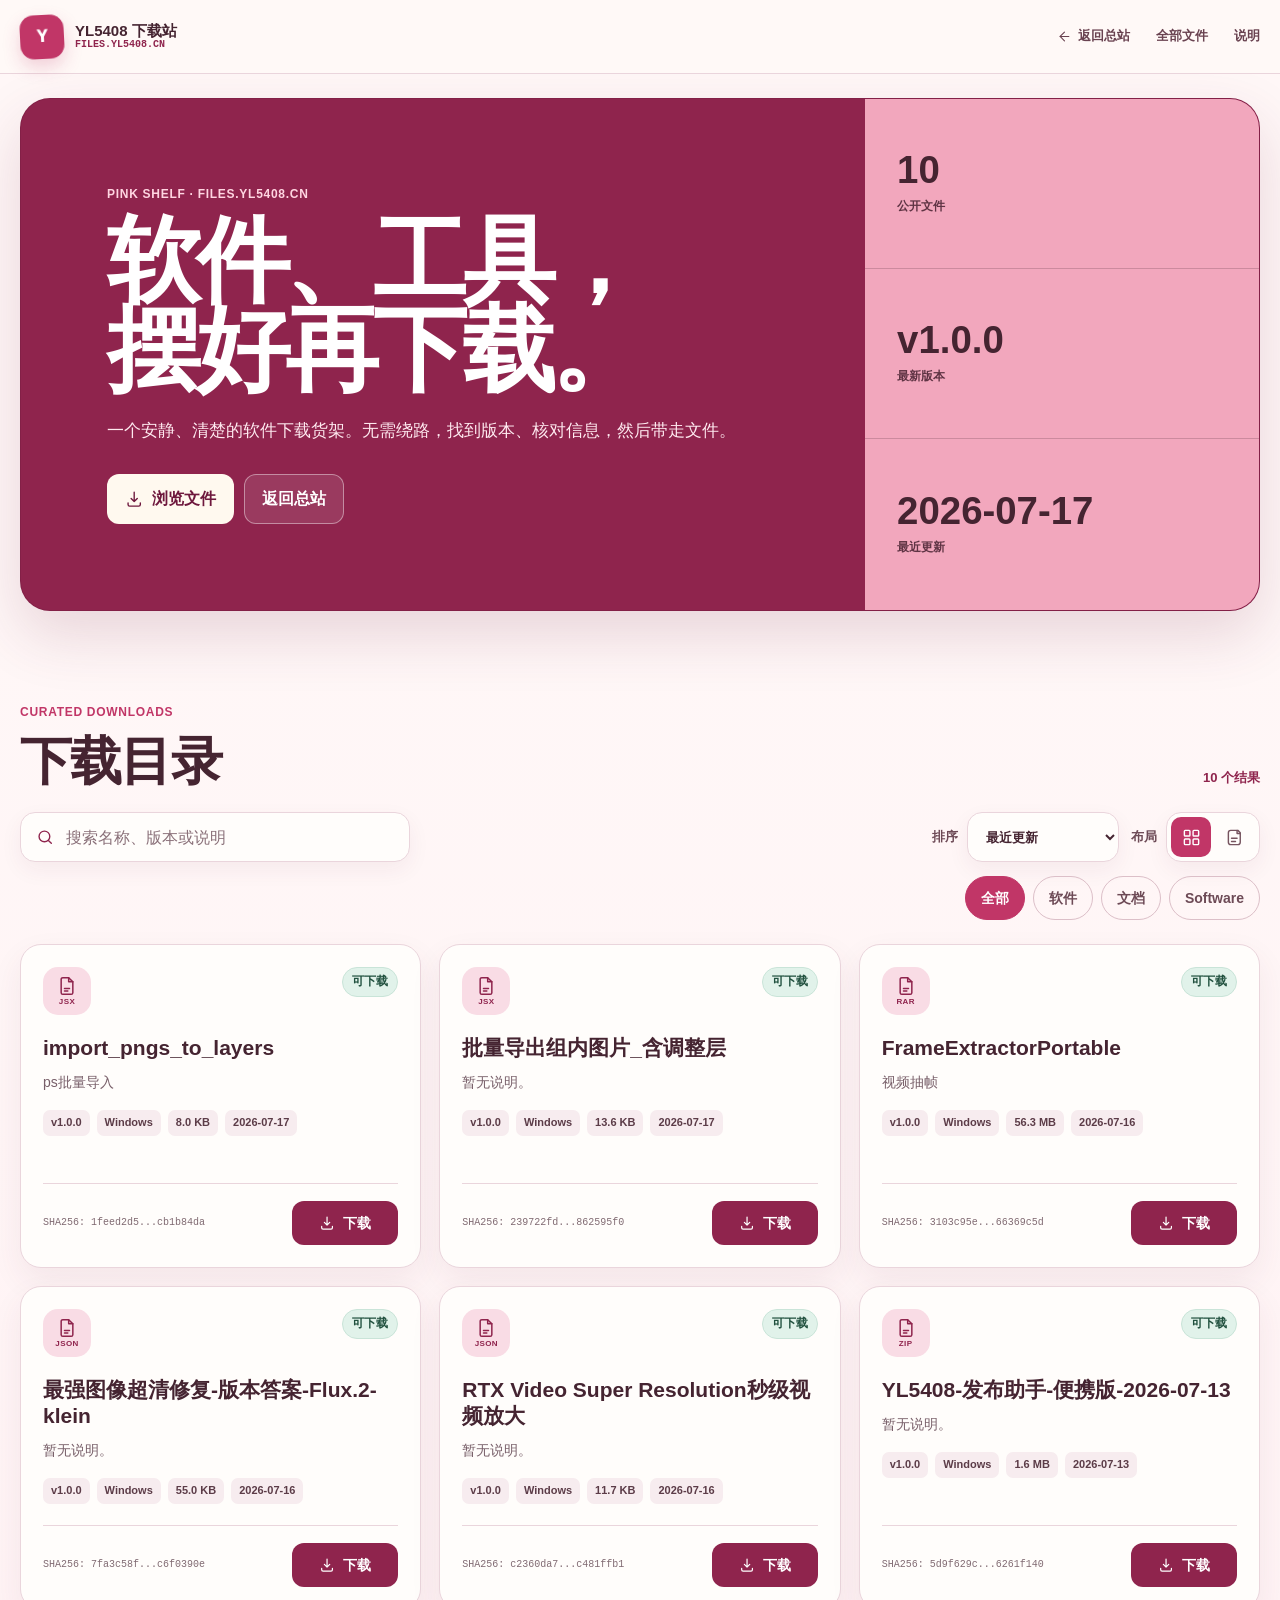
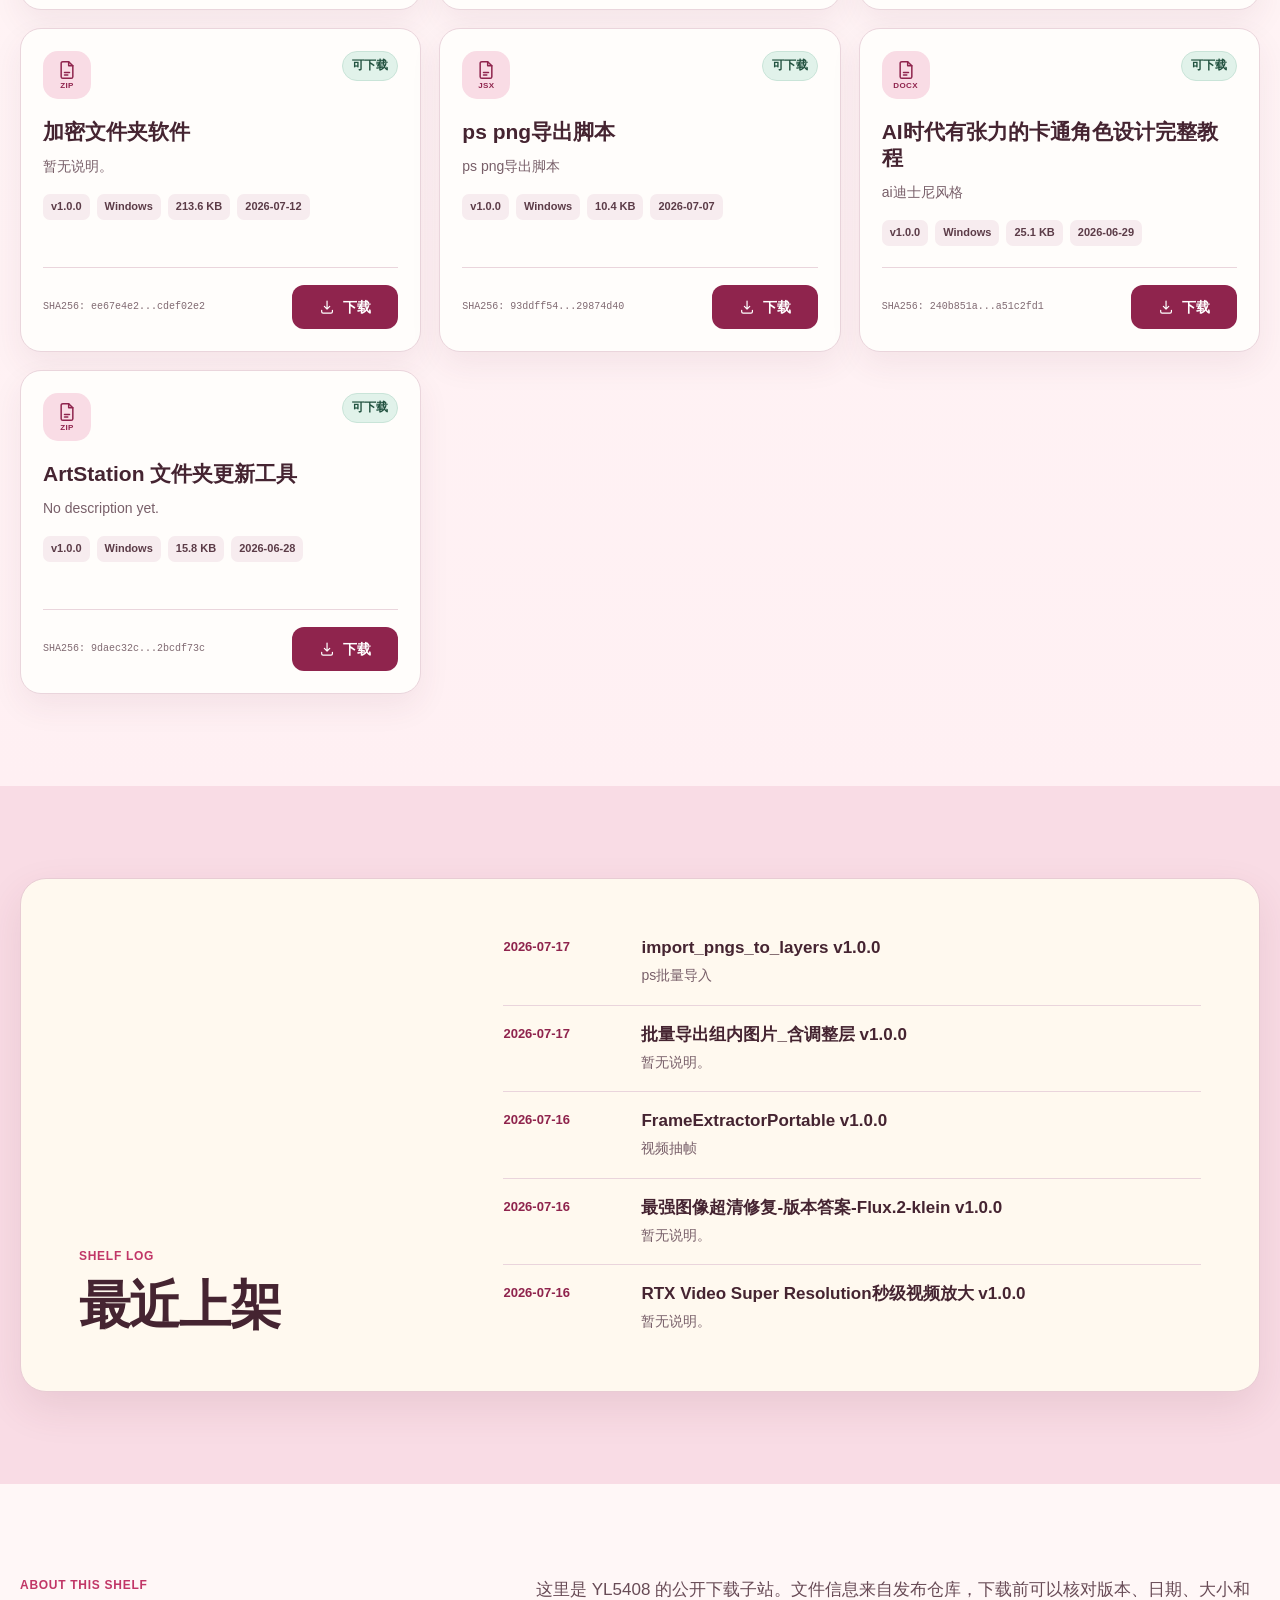
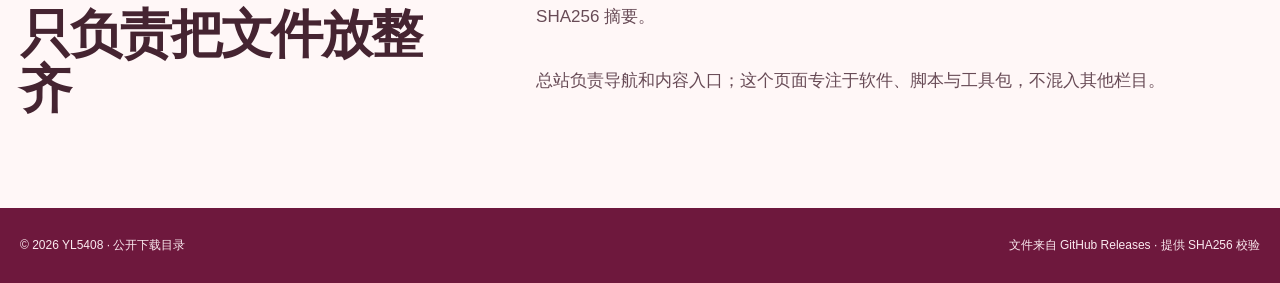
==== commit eb117088: "Add download sorting and icon layout" ====
--- a/index.html
+++ b/index.html
@@ -91,8 +91,44 @@
               <span class="sr-only">搜索文件</span>
               <input id="search-input" type="search" placeholder="搜索名称、版本或说明" />
             </label>
-            <div class="category-tabs" id="category-tabs" aria-label="文件分类"></div>
+            <div class="toolbar-controls">
+              <label class="sort-field">
+                <span>排序</span>
+                <select id="sort-select" aria-label="文件排序方式">
+                  <option value="updated-desc">最近更新</option>
+                  <option value="updated-asc">最早更新</option>
+                  <option value="name-asc">名称 A–Z</option>
+                  <option value="version-desc">版本从新到旧</option>
+                  <option value="size-desc">文件从大到小</option>
+                  <option value="size-asc">文件从小到大</option>
+                </select>
+              </label>
+              <div class="layout-control">
+                <span>布局</span>
+                <div class="layout-switch" role="group" aria-label="文件布局">
+                  <button class="layout-button is-active" type="button" data-layout="cards" aria-pressed="true" title="卡片布局">
+                    <svg viewBox="0 0 24 24" aria-hidden="true">
+                      <rect x="3" y="3" width="7" height="7" rx="1" />
+                      <rect x="14" y="3" width="7" height="7" rx="1" />
+                      <rect x="3" y="14" width="7" height="7" rx="1" />
+                      <rect x="14" y="14" width="7" height="7" rx="1" />
+                    </svg>
+                    <span class="sr-only">卡片布局</span>
+                  </button>
+                  <button class="layout-button" type="button" data-layout="icons" aria-pressed="false" title="图标布局">
+                    <svg viewBox="0 0 24 24" aria-hidden="true">
+                      <path d="M6 3h9l3 3v12a3 3 0 0 1-3 3H6a3 3 0 0 1-3-3V6a3 3 0 0 1 3-3Z" />
+                      <path d="M14 3v4h4" />
+                      <path d="M7 13h7M7 17h5" />
+                    </svg>
+                    <span class="sr-only">图标布局</span>
+                  </button>
+                </div>
+              </div>
+            </div>
           </div>
+
+          <div class="category-tabs" id="category-tabs" aria-label="文件分类"></div>
 
           <div class="downloads-grid" id="downloads-grid" aria-live="polite"></div>
           <p class="empty-state" id="empty-state" role="status" hidden>
--- a/style.css
+++ b/style.css
@@ -322,7 +322,73 @@
   align-items: center;
   justify-content: space-between;
   gap: 16px;
-  margin-bottom: 24px;
+  margin-bottom: 14px;
+}
+
+.toolbar-controls,
+.sort-field,
+.layout-control,
+.layout-switch {
+  display: flex;
+  align-items: center;
+}
+
+.toolbar-controls {
+  justify-content: flex-end;
+  gap: 12px;
+}
+
+.sort-field,
+.layout-control {
+  gap: 9px;
+  color: #6d4a56;
+  font-size: 13px;
+  font-weight: 800;
+}
+
+.sort-field select {
+  min-height: 50px;
+  padding: 0 38px 0 14px;
+  color: var(--ink);
+  background: var(--surface);
+  border: 1px solid var(--line);
+  border-radius: 15px;
+  box-shadow: 0 8px 22px rgba(105, 42, 68, 0.06);
+  cursor: pointer;
+  font: inherit;
+}
+
+.layout-switch {
+  gap: 4px;
+  padding: 4px;
+  background: var(--surface);
+  border: 1px solid var(--line);
+  border-radius: 15px;
+  box-shadow: 0 8px 22px rgba(105, 42, 68, 0.06);
+}
+
+.layout-button {
+  display: grid;
+  width: 40px;
+  height: 40px;
+  place-items: center;
+  padding: 0;
+  color: #76545f;
+  background: transparent;
+  border: 0;
+  border-radius: 10px;
+  cursor: pointer;
+}
+
+.layout-button:hover,
+.layout-button.is-active {
+  color: #ffffff;
+  background: var(--rose);
+}
+
+.layout-button svg {
+  width: 19px;
+  height: 19px;
 }
 
 .search-field {
@@ -361,6 +427,7 @@
   flex-wrap: wrap;
   justify-content: flex-end;
   gap: 8px;
+  margin-bottom: 24px;
 }
 
 .tab-button {
@@ -421,10 +488,12 @@
 }
 
 .file-icon {
-  display: grid;
+  display: flex;
+  flex-direction: column;
   width: 48px;
   height: 48px;
-  place-items: center;
+  align-items: center;
+  justify-content: center;
   flex: 0 0 auto;
   color: var(--rose-dark);
   background: var(--pink-soft);
@@ -432,8 +501,16 @@
 }
 
 .file-icon svg {
-  width: 21px;
-  height: 21px;
+  width: 20px;
+  height: 20px;
+}
+
+.file-extension {
+  margin-top: 2px;
+  font-size: 8px;
+  font-weight: 900;
+  letter-spacing: 0.05em;
+  line-height: 1;
 }
 
 .status-pill {
@@ -540,6 +617,61 @@
   pointer-events: none;
 }
 
+.downloads-grid[data-layout="icons"] {
+  grid-template-columns: repeat(5, minmax(0, 1fr));
+}
+
+.downloads-grid[data-layout="icons"] .file-card {
+  min-height: 248px;
+  gap: 14px;
+  padding: 18px;
+  text-align: center;
+}
+
+.downloads-grid[data-layout="icons"] .file-top {
+  flex-direction: column;
+  align-items: center;
+}
+
+.downloads-grid[data-layout="icons"] .file-icon {
+  width: 68px;
+  height: 68px;
+  border-radius: 20px;
+}
+
+.downloads-grid[data-layout="icons"] .file-icon svg {
+  width: 27px;
+  height: 27px;
+}
+
+.downloads-grid[data-layout="icons"] .file-extension {
+  font-size: 9px;
+}
+
+.downloads-grid[data-layout="icons"] .file-card h3 {
+  font-size: 17px;
+}
+
+.downloads-grid[data-layout="icons"] .file-description,
+.downloads-grid[data-layout="icons"] .hash {
+  display: none;
+}
+
+.downloads-grid[data-layout="icons"] .meta-row {
+  justify-content: center;
+  margin-top: 13px;
+}
+
+.downloads-grid[data-layout="icons"] .file-actions {
+  grid-template-columns: 1fr;
+  padding-top: 13px;
+}
+
+.downloads-grid[data-layout="icons"] .download-link {
+  width: 100%;
+  min-width: 0;
+}
+
 .empty-state {
   margin: 24px 0 0;
   padding: 32px;
@@ -645,10 +777,12 @@
 .nav a:focus-visible,
 .button:focus-visible,
 .tab-button:focus-visible,
+.layout-button:focus-visible,
 .download-link:focus-visible,
 .file-title-link:focus-visible,
 .file-card.is-clickable:focus-visible,
-.search-field:focus-within {
+.search-field:focus-within,
+.sort-field:focus-within {
   outline: 3px solid var(--rose-deep);
   outline-offset: 3px;
 }
@@ -722,6 +856,10 @@
     grid-template-columns: repeat(2, minmax(0, 1fr));
   }
 
+  .downloads-grid[data-layout="icons"] {
+    grid-template-columns: repeat(4, minmax(0, 1fr));
+  }
+
   .updates-card,
   .about-layout {
     grid-template-columns: 1fr;
@@ -808,6 +946,18 @@
     display: flex;
   }
 
+  .toolbar-controls {
+    justify-content: space-between;
+  }
+
+  .sort-field {
+    flex: 1;
+  }
+
+  .sort-field select {
+    width: 100%;
+  }
+
   .search-field {
     width: 100%;
   }
@@ -818,6 +968,10 @@
 
   .downloads-grid {
     grid-template-columns: 1fr;
+  }
+
+  .downloads-grid[data-layout="icons"] {
+    grid-template-columns: repeat(2, minmax(0, 1fr));
   }
 
   .file-card {
@@ -850,6 +1004,19 @@
 
   .download-link {
     width: 100%;
+  }
+
+  .toolbar-controls {
+    align-items: stretch;
+    flex-direction: column;
+  }
+
+  .layout-control {
+    justify-content: space-between;
+  }
+
+  .downloads-grid[data-layout="icons"] {
+    grid-template-columns: 1fr;
   }
 }
 
